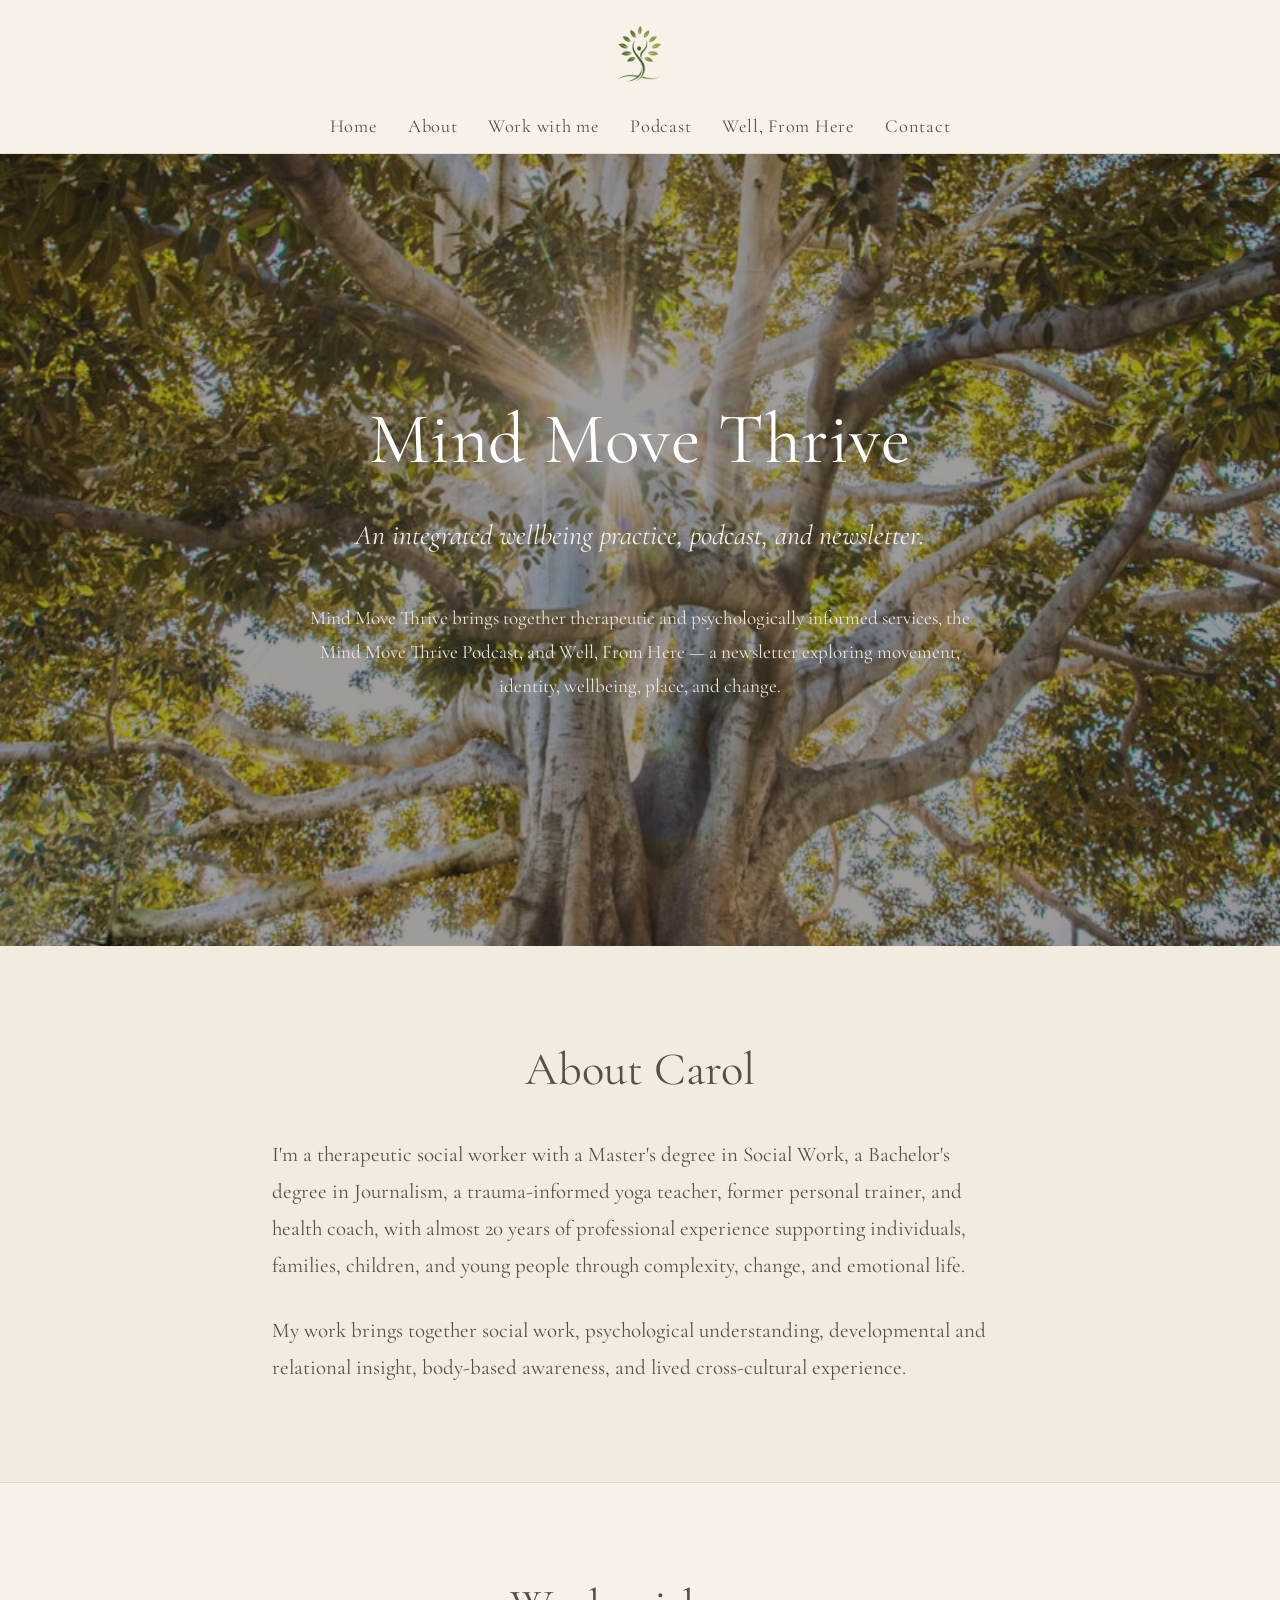
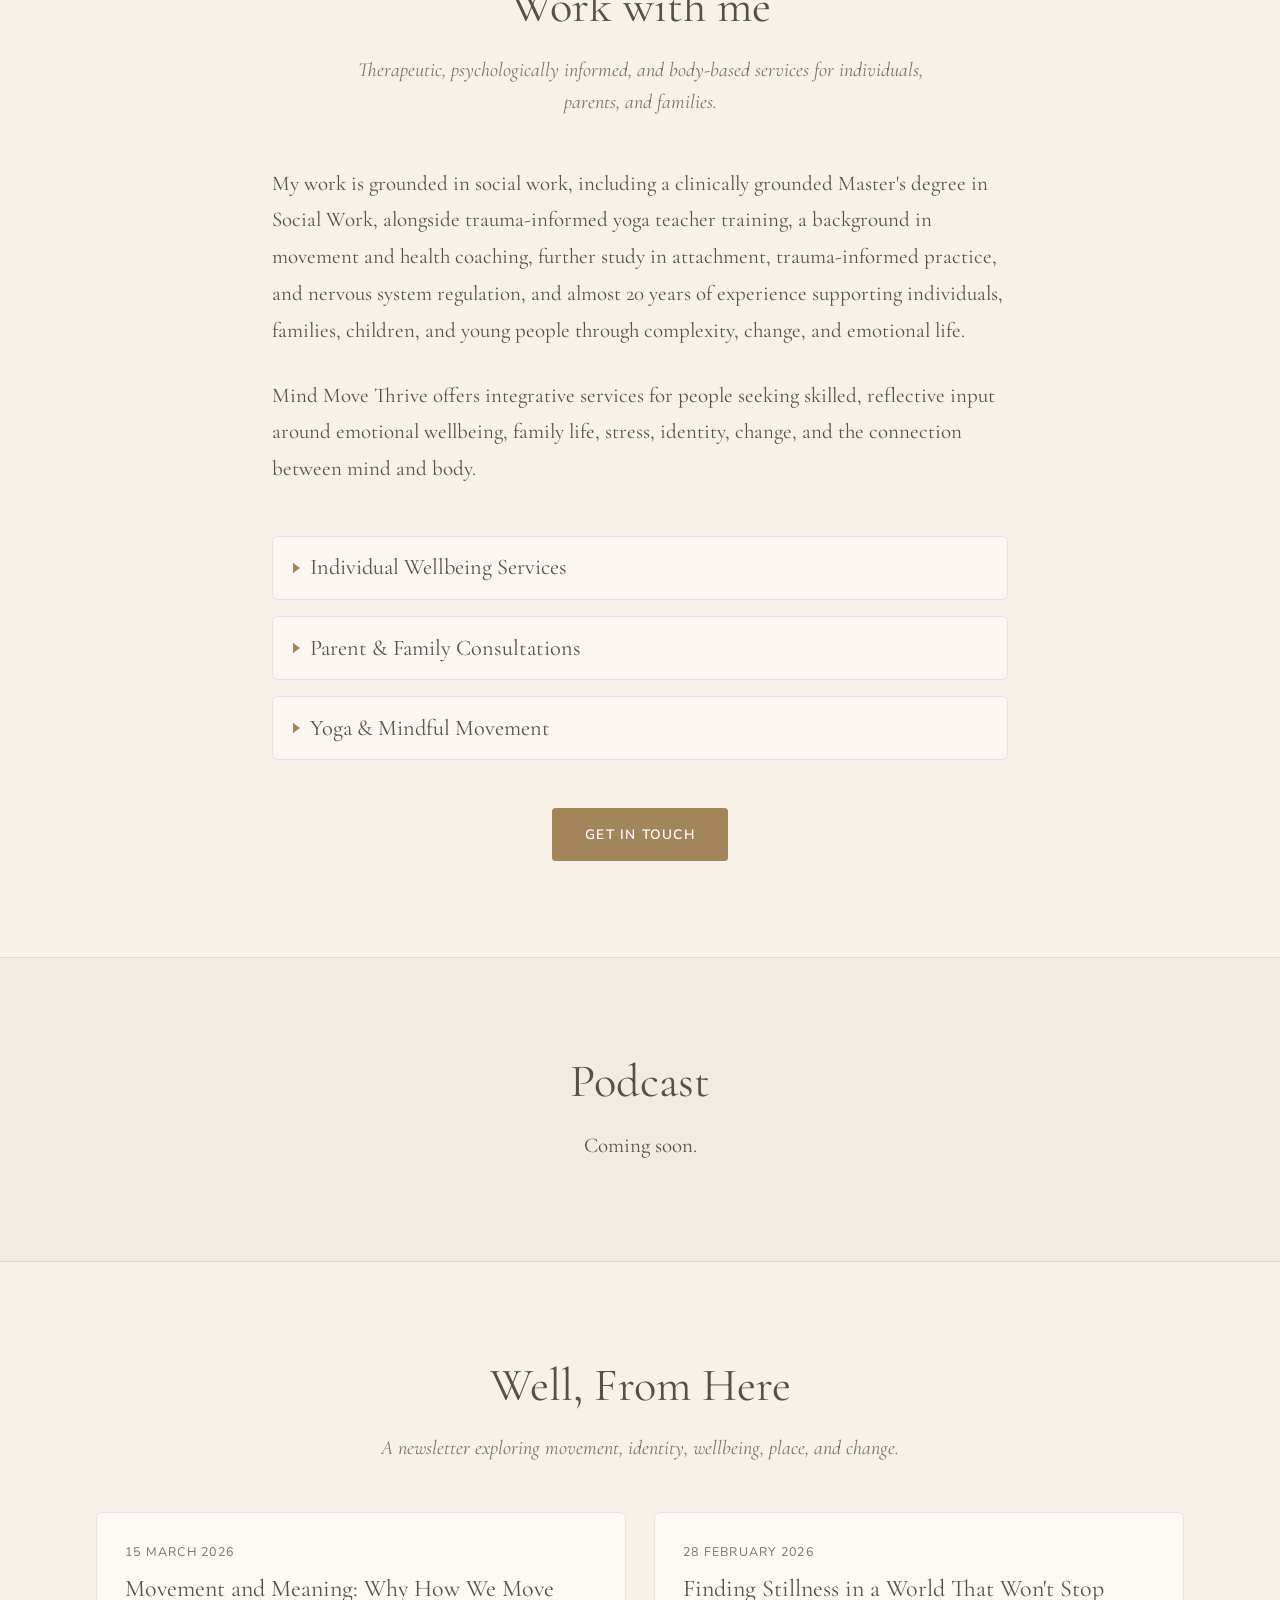
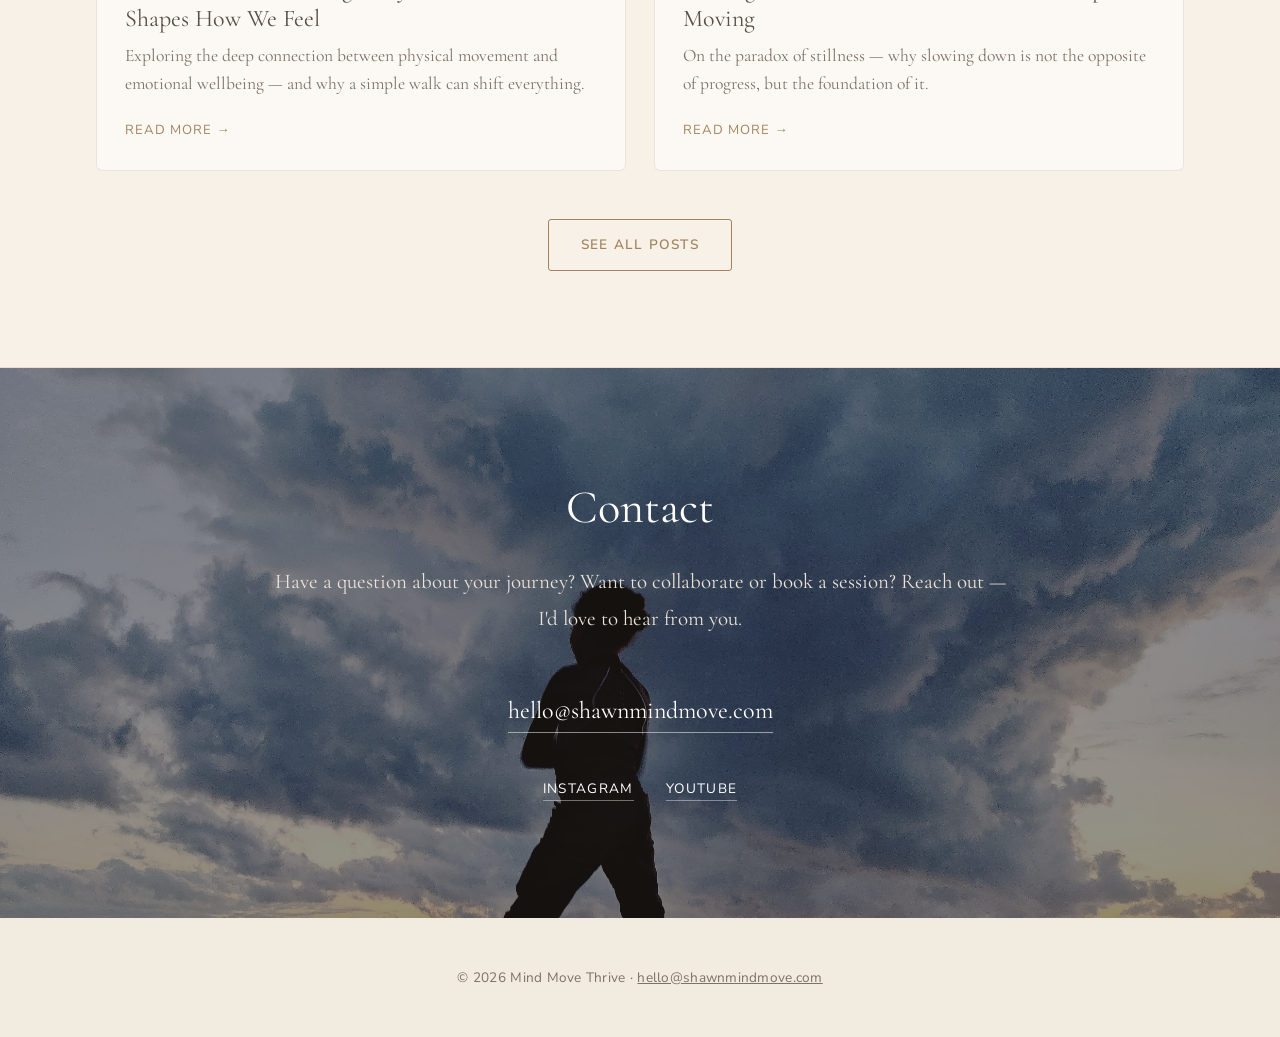
==== index.html @ 75f12040 "move html" ====
<!DOCTYPE html>
<html lang="en">
<head>
<meta charset="utf-8">
<meta name="viewport" content="width=device-width, initial-scale=1">
<title>Mind Move Thrive</title>
<meta name="description" content="An integrated wellbeing practice, podcast, and newsletter. Therapeutic, psychologically informed, and body-based services for individuals, parents, and families.">
<link rel="icon" href="media/icon.png">
<link rel="preconnect" href="https://fonts.googleapis.com">
<link rel="preconnect" href="https://fonts.gstatic.com" crossorigin>
<link rel="stylesheet" href="https://fonts.googleapis.com/css2?family=Cormorant+Garamond:ital,wght@0,300;0,400;0,500;0,600;1,300;1,400&family=Nunito+Sans:wght@300;400;600;700&display=swap">
<link rel="stylesheet" href="css/style.css">
</head>
<body>

<!-- ======================= NAVIGATION ======================= -->
<nav class="nav">
  <div class="nav__inner">
    <a class="nav__brand" href="index.html"><img src="media/logo.png" alt="Mind Move Thrive"></a>
    <ul class="nav__links">
      <li><a href="#home">Home</a></li>
      <li><a href="#about">About</a></li>
      <li><a href="#work-with-me">Work with me</a></li>
      <li><a href="#podcast">Podcast</a></li>
      <li><a href="#well-from-here">Well, From Here</a></li>
      <li><a href="#contact">Contact</a></li>
    </ul>
  </div>
</nav>

<!-- ======================= HERO ======================= -->
<section class="hero" id="home">
  <div class="hero__inner">
    <h1>Mind Move Thrive</h1>
    <p class="hero__tagline">An integrated wellbeing practice, podcast, and newsletter.</p>
    <p class="hero__lede">Mind Move Thrive brings together therapeutic and psychologically informed services, the Mind Move Thrive Podcast, and Well, From Here &mdash; a newsletter exploring movement, identity, wellbeing, place, and change.</p>
  </div>
</section>

<!-- ======================= ABOUT ======================= -->
<section class="section" id="about">
  <div class="section__inner">
    <h2 class="section__title">About Carol</h2>
    <div class="section__body">
      <p>I'm a therapeutic social worker with a Master's degree in Social Work, a Bachelor's degree in Journalism, a trauma-informed yoga teacher, former personal trainer, and health coach, with almost 20 years of professional experience supporting individuals, families, children, and young people through complexity, change, and emotional life.</p>
      <p>My work brings together social work, psychological understanding, developmental and relational insight, body-based awareness, and lived cross-cultural experience.</p>
    </div>
  </div>
</section>

<!-- ======================= WORK WITH ME ======================= -->
<section class="section" id="work-with-me">
  <div class="section__inner">
    <h2 class="section__title">Work with me</h2>
    <p class="section__subtitle">Therapeutic, psychologically informed, and body-based services for individuals, parents, and families.</p>

    <p>My work is grounded in social work, including a clinically grounded Master's degree in Social Work, alongside trauma-informed yoga teacher training, a background in movement and health coaching, further study in attachment, trauma-informed practice, and nervous system regulation, and almost 20 years of experience supporting individuals, families, children, and young people through complexity, change, and emotional life.</p>

    <p>Mind Move Thrive offers integrative services for people seeking skilled, reflective input around emotional wellbeing, family life, stress, identity, change, and the connection between mind and body.</p>

    <div class="mt-3">
      <details>
        <summary><h3>Individual Wellbeing Services</h3></summary>
        <div class="details__body">
          <p>Integrative, psychologically informed work for adults navigating stress, emotional overwhelm, identity shifts, relational difficulties, and transitions. Sessions draw on social work, developmental and relational understanding, trauma-informed practice, and body-based awareness.</p>
        </div>
      </details>

      <details>
        <summary><h3>Parent &amp; Family Consultations</h3></summary>
        <div class="details__body">
          <p>Professionally informed consultation for parents and families seeking skilled input around emotional wellbeing, attachment, regulation, relationships, behaviour, and family life. This work is shaped by child development, attachment-informed practice, trauma-informed approaches, Dyadic Developmental Practice, Theraplay, and life story work.</p>
        </div>
      </details>

      <details>
        <summary><h3>Yoga &amp; Mindful Movement</h3></summary>
        <div class="details__body">
          <p>For those who want to start with the body, these sessions offer a grounded, body-based approach to stress, nervous system regulation, and emotional wellbeing through mindful movement, breath, and awareness.</p>
        </div>
      </details>
    </div>

    <p class="center mt-3"><a class="btn" href="#contact">Get in touch</a></p>
  </div>
</section>

<!-- ======================= PODCAST ======================= -->
<section class="section" id="podcast">
  <div class="section__inner">
    <h2 class="section__title">Podcast</h2>
    <p class="center">Coming soon.</p>
  </div>
</section>

<!-- ======================= WELL, FROM HERE =======================
     To add a new post: copy posts/finding-stillness.html to a new
     file, edit it, then add a matching <article class="card"> block
     at the TOP of the list below and in posts.html.
     ============================================================== -->
<section class="section" id="well-from-here">
  <div class="section__inner section__inner--wide">
    <h2 class="section__title">Well, From Here</h2>
    <p class="section__subtitle">A newsletter exploring movement, identity, wellbeing, place, and change.</p>

    <div class="cards">
      <article class="card">
        <p class="card__date">15 March 2026</p>
        <h3 class="card__title"><a href="posts/movement-and-meaning.html">Movement and Meaning: Why How We Move Shapes How We Feel</a></h3>
        <p class="card__summary">Exploring the deep connection between physical movement and emotional wellbeing &mdash; and why a simple walk can shift everything.</p>
        <p class="card__more"><a href="posts/movement-and-meaning.html">Read more &rarr;</a></p>
      </article>

      <article class="card">
        <p class="card__date">28 February 2026</p>
        <h3 class="card__title"><a href="posts/finding-stillness.html">Finding Stillness in a World That Won't Stop Moving</a></h3>
        <p class="card__summary">On the paradox of stillness &mdash; why slowing down is not the opposite of progress, but the foundation of it.</p>
        <p class="card__more"><a href="posts/finding-stillness.html">Read more &rarr;</a></p>
      </article>
    </div>

    <p class="center mt-3"><a class="btn btn--ghost" href="posts.html">See all posts</a></p>
  </div>
</section>

<!-- ======================= CONTACT ======================= -->
<section class="contact" id="contact">
  <div class="section__inner">
    <h2>Contact</h2>
    <p>Have a question about your journey? Want to collaborate or book a session? Reach out &mdash; I'd love to hear from you.</p>
    <p><a class="contact__email" href="mailto:hello@shawnmindmove.com">hello@shawnmindmove.com</a></p>
    <ul class="social">
      <li><a href="https://instagram.com" target="_blank" rel="noopener">Instagram</a></li>
      <li><a href="https://youtube.com" target="_blank" rel="noopener">YouTube</a></li>
    </ul>
  </div>
</section>

<footer class="footer">
  <p>&copy; 2026 Mind Move Thrive &middot; <a href="mailto:hello@shawnmindmove.com">hello@shawnmindmove.com</a></p>
</footer>

</body>
</html>
---- css/style.css ----
/* ==========================================================================
   Mind Move Thrive — Oak & Stone
   Plain CSS. No build step. Edit this file directly.
   ========================================================================== */

:root {
  --primary: #a3855c;
  --primary-dark: #8a6f4a;
  --text: #594f48;
  --text-muted: #7d7169;
  --cream: #f8f1e8;
  --cream-alt: #f2ebe0;
  --rule: rgba(89, 79, 72, 0.12);
  --serif: 'Cormorant Garamond', Garamond, Georgia, 'Times New Roman', serif;
  --sans: 'Nunito Sans', -apple-system, BlinkMacSystemFont, 'Segoe UI', Helvetica, Arial, sans-serif;
  --measure: 46rem;
}

*,
*::before,
*::after {
  box-sizing: border-box;
}

html {
  scroll-behavior: smooth;
  scroll-padding-top: 5.5rem;
}

body {
  margin: 0;
  background: var(--cream);
  color: var(--text);
  font-family: var(--serif);
  font-size: 1.3125rem;
  line-height: 1.75;
  font-weight: 400;
  -webkit-font-smoothing: antialiased;
}

img {
  max-width: 100%;
  height: auto;
  display: block;
}

a {
  color: var(--primary);
  text-decoration: none;
  transition: color 0.2s ease;
}

a:hover {
  color: var(--text);
}

h1,
h2,
h3,
h4 {
  font-family: var(--serif);
  font-weight: 400;
  color: var(--text);
  line-height: 1.2;
  margin: 0 0 0.6em;
}

h1 { font-size: clamp(2.75rem, 7vw, 4.5rem); letter-spacing: 0.01em; }
h2 { font-size: clamp(2rem, 4.5vw, 2.9rem); }
h3 { font-size: 1.5rem; }

p { margin: 0 0 1.35em; }
p:last-child { margin-bottom: 0; }

/* --------------------------------------------------------------------------
   Navigation
   -------------------------------------------------------------------------- */

.nav {
  position: sticky;
  top: 0;
  z-index: 100;
  background: var(--cream);
  border-bottom: 1px solid var(--rule);
}

.nav__inner {
  max-width: 68rem;
  margin: 0 auto;
  padding: 0.5rem 1.5rem;
  display: flex;
  flex-direction: column;
  align-items: center;
  gap: 0.25rem;
}

.nav__brand {
  display: inline-block;
  line-height: 0;
}

.nav__brand img {
  max-height: 96px;
  width: auto;
}

.nav__links {
  list-style: none;
  margin: 0;
  padding: 0;
  display: flex;
  flex-wrap: wrap;
  justify-content: center;
  gap: 0.35rem 1.9rem;
}

.nav__links a {
  font-family: var(--serif);
  font-size: 1.15rem;
  letter-spacing: 0.04em;
  color: var(--text);
  padding: 0.35rem 0;
  border-bottom: 1px solid transparent;
}

.nav__links a:hover,
.nav__links a.is-active {
  color: var(--primary);
  border-bottom-color: var(--primary);
}

/* --------------------------------------------------------------------------
   Sections
   -------------------------------------------------------------------------- */

.section {
  padding: 6rem 1.5rem;
  border-bottom: 1px solid var(--rule);
}

.section:nth-of-type(odd) { background: var(--cream); }
.section:nth-of-type(even) { background: var(--cream-alt); }

.section__inner {
  max-width: var(--measure);
  margin: 0 auto;
}

.section__inner--wide { max-width: 68rem; }

.section__title {
  text-align: center;
  margin-bottom: 0.4em;
}

.section__subtitle {
  text-align: center;
  font-size: 1.25rem;
  font-style: italic;
  color: var(--text-muted);
  max-width: 38rem;
  margin: 0 auto 3rem;
  line-height: 1.6;
}

.section__title + .section__body { margin-top: 2.5rem; }

/* --------------------------------------------------------------------------
   Hero
   -------------------------------------------------------------------------- */

.hero {
  position: relative;
  min-height: 88vh;
  display: flex;
  align-items: center;
  justify-content: center;
  padding: 7rem 1.5rem;
  text-align: center;
  color: #fff;
  background-color: var(--text);
  background-image: url('../media/cover-image.jpg');
  background-size: cover;
  background-position: center;
  border-bottom: none;
}

.hero::before {
  content: '';
  position: absolute;
  inset: 0;
  background: rgba(40, 34, 30, 0.45);
}

.hero__inner {
  position: relative;
  max-width: 44rem;
}

.hero h1 {
  color: #fff;
  margin-bottom: 0.4em;
}

.hero__tagline {
  font-size: clamp(1.3rem, 2.6vw, 1.75rem);
  font-style: italic;
  color: #f4ece2;
  margin-bottom: 1.5em;
}

.hero__lede {
  font-size: 1.2rem;
  color: #ece3d8;
  line-height: 1.75;
}

/* --------------------------------------------------------------------------
   Collapsible service panels
   -------------------------------------------------------------------------- */

details {
  margin-bottom: 1rem;
  border: 1px solid var(--rule);
  border-radius: 6px;
  padding: 0.85rem 1.25rem;
  background: rgba(255, 255, 255, 0.4);
  transition: background-color 0.2s ease;
}

details[open] { background: rgba(255, 255, 255, 0.75); }

details summary {
  cursor: pointer;
  list-style: none;
  padding: 0.25rem 0;
  display: flex;
  align-items: center;
  gap: 0.6rem;
}

details summary::-webkit-details-marker { display: none; }

details summary::before {
  content: '';
  flex: none;
  width: 0;
  height: 0;
  border-left: 7px solid var(--primary);
  border-top: 5px solid transparent;
  border-bottom: 5px solid transparent;
  transition: transform 0.2s ease;
}

details[open] summary::before { transform: rotate(90deg); }

details summary h3 { margin: 0; font-size: 1.4rem; }

details .details__body { padding: 0.5rem 0 0.25rem 1.3rem; }

/* --------------------------------------------------------------------------
   Post cards
   -------------------------------------------------------------------------- */

.cards {
  display: grid;
  grid-template-columns: repeat(auto-fit, minmax(17rem, 1fr));
  gap: 1.75rem;
}

.card {
  background: rgba(255, 255, 255, 0.55);
  border: 1px solid var(--rule);
  border-radius: 6px;
  padding: 1.75rem;
  display: flex;
  flex-direction: column;
  transition: transform 0.2s ease, box-shadow 0.2s ease;
}

.card:hover {
  transform: translateY(-2px);
  box-shadow: 0 6px 22px rgba(89, 79, 72, 0.09);
}

.card__date {
  font-family: var(--sans);
  font-size: 0.78rem;
  letter-spacing: 0.1em;
  text-transform: uppercase;
  color: var(--text-muted);
  margin-bottom: 0.7rem;
}

.card__title {
  font-size: 1.5rem;
  margin-bottom: 0.5rem;
  line-height: 1.25;
}

.card__title a { color: var(--text); }
.card__title a:hover { color: var(--primary); }

.card__summary {
  font-size: 1.1rem;
  color: var(--text-muted);
  line-height: 1.6;
  margin-bottom: 1.25rem;
  flex: 1;
}

.card__more {
  font-family: var(--sans);
  font-size: 0.82rem;
  letter-spacing: 0.08em;
  text-transform: uppercase;
}

.center { text-align: center; }
.mt-3 { margin-top: 3rem; }

/* --------------------------------------------------------------------------
   Buttons
   -------------------------------------------------------------------------- */

.btn {
  display: inline-block;
  font-family: var(--sans);
  font-size: 0.85rem;
  font-weight: 600;
  letter-spacing: 0.09em;
  text-transform: uppercase;
  padding: 0.85rem 2rem;
  border-radius: 3px;
  background: var(--primary);
  color: #fff;
  border: 1px solid var(--primary);
  transition: background-color 0.2s ease, border-color 0.2s ease;
}

.btn:hover {
  background: var(--text);
  border-color: var(--text);
  color: #fff;
}

.btn--ghost {
  background: transparent;
  color: var(--primary);
}

.btn--ghost:hover {
  background: var(--primary);
  border-color: var(--primary);
  color: #fff;
}

/* --------------------------------------------------------------------------
   Contact
   -------------------------------------------------------------------------- */

.contact {
  position: relative;
  padding: 7rem 1.5rem;
  color: #fff;
  background-color: var(--text);
  background-image: url('../media/IMG_20220528_212503.jpg');
  background-size: cover;
  background-position: center;
  text-align: center;
  border-bottom: none;
}

.contact::before {
  content: '';
  position: absolute;
  inset: 0;
  background: rgba(40, 34, 30, 0.5);
}

.contact .section__inner { position: relative; }
.contact h2 { color: #fff; }
.contact p { color: #ece3d8; }

.contact__email {
  display: inline-block;
  margin-top: 1.5rem;
  font-size: 1.5rem;
  color: #fff;
  border-bottom: 1px solid rgba(255, 255, 255, 0.5);
}

.contact__email:hover {
  color: #fff;
  border-bottom-color: #fff;
}

.social {
  list-style: none;
  margin: 2.25rem 0 0;
  padding: 0;
  display: flex;
  justify-content: center;
  gap: 2rem;
}

.social a {
  font-family: var(--sans);
  font-size: 0.85rem;
  letter-spacing: 0.1em;
  text-transform: uppercase;
  color: #fff;
  border-bottom: 1px solid rgba(255, 255, 255, 0.4);
  padding-bottom: 2px;
}

.social a:hover { border-bottom-color: #fff; }

/* --------------------------------------------------------------------------
   Article pages
   -------------------------------------------------------------------------- */

.article {
  max-width: 42rem;
  margin: 0 auto;
  padding: 5rem 1.5rem 6rem;
}

.article__back {
  font-family: var(--sans);
  font-size: 0.82rem;
  letter-spacing: 0.08em;
  text-transform: uppercase;
  display: inline-block;
  margin-bottom: 2.5rem;
}

.article__date {
  font-family: var(--sans);
  font-size: 0.8rem;
  letter-spacing: 0.1em;
  text-transform: uppercase;
  color: var(--text-muted);
  margin-bottom: 0.9rem;
}

.article h1 {
  font-size: clamp(2.1rem, 4.5vw, 3rem);
  margin-bottom: 0.5em;
}

.article__lede {
  font-size: 1.3rem;
  font-style: italic;
  color: var(--text-muted);
  padding-bottom: 2rem;
  margin-bottom: 2.5rem;
  border-bottom: 1px solid var(--rule);
  line-height: 1.6;
}

.article__body p { font-size: 1.32rem; }

/* --------------------------------------------------------------------------
   Footer
   -------------------------------------------------------------------------- */

.footer {
  background: var(--cream-alt);
  padding: 3rem 1.5rem;
  text-align: center;
  font-family: var(--sans);
  font-size: 0.85rem;
  color: var(--text-muted);
  letter-spacing: 0.02em;
}

.footer a { color: var(--text-muted); text-decoration: underline; }
.footer a:hover { color: var(--primary); }

/* --------------------------------------------------------------------------
   Small screens
   -------------------------------------------------------------------------- */

@media (max-width: 767px) {
  body { font-size: 1.2rem; }
  .section { padding: 4rem 1.25rem; }
  .nav__brand img { max-height: 64px; }
  .nav__links { gap: 0.25rem 1.1rem; }
  .nav__links a { font-size: 1.05rem; }
  .hero { min-height: 78vh; padding: 5rem 1.25rem; }
  .article { padding: 3rem 1.25rem 4rem; }
}

@media (prefers-reduced-motion: reduce) {
  html { scroll-behavior: auto; }
  * { transition: none !important; }
}
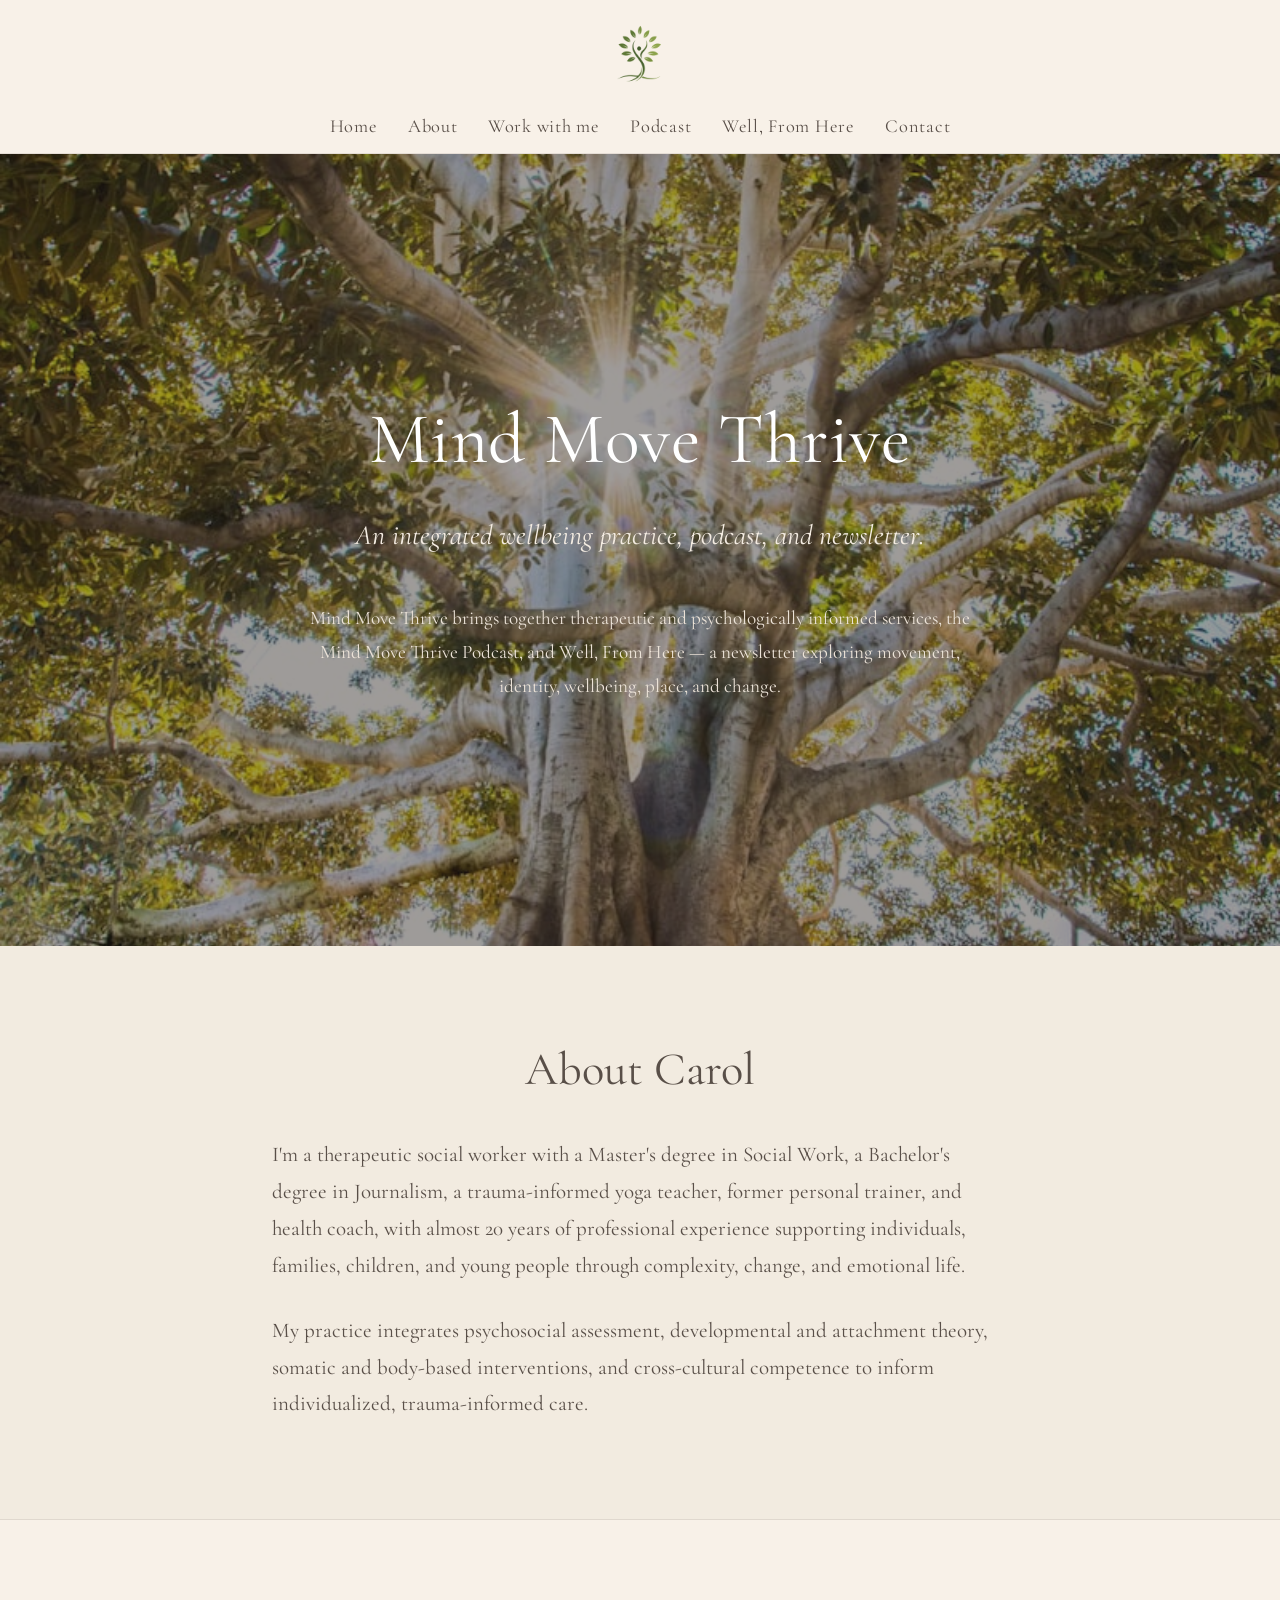
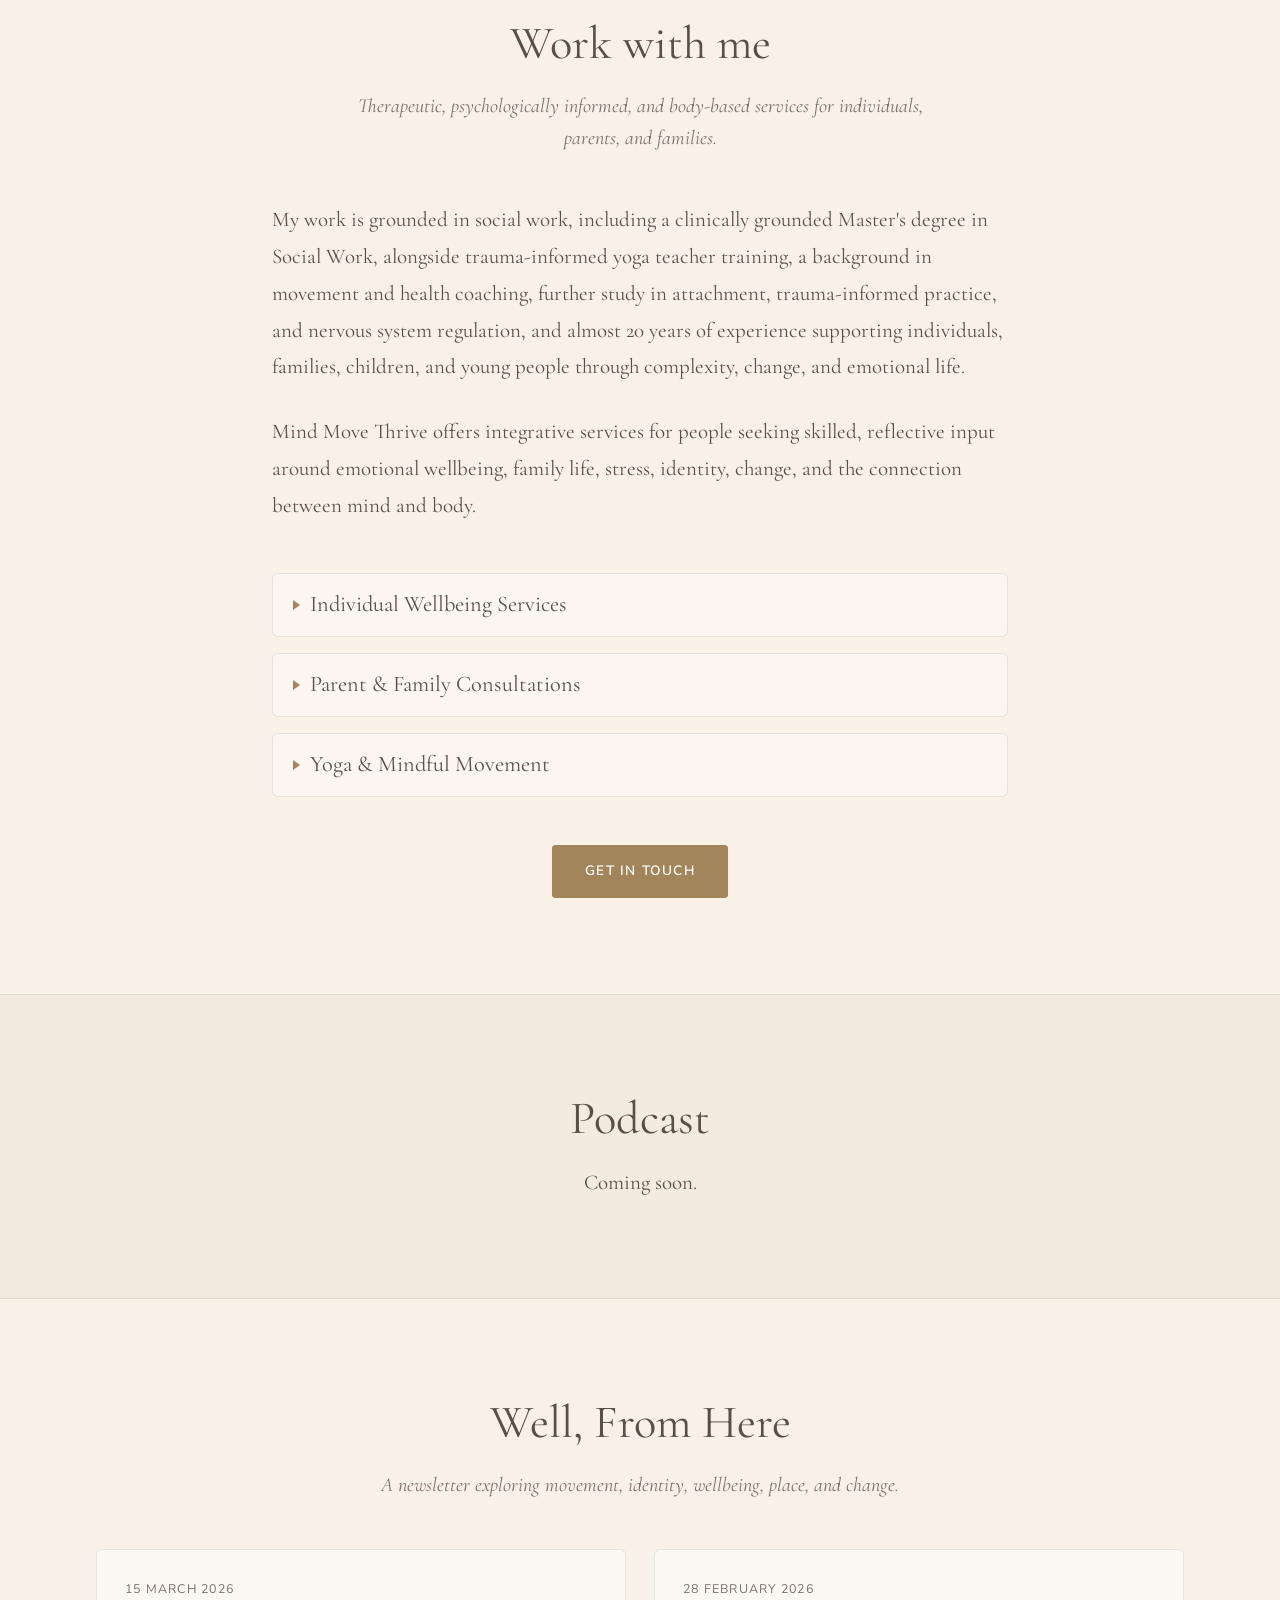
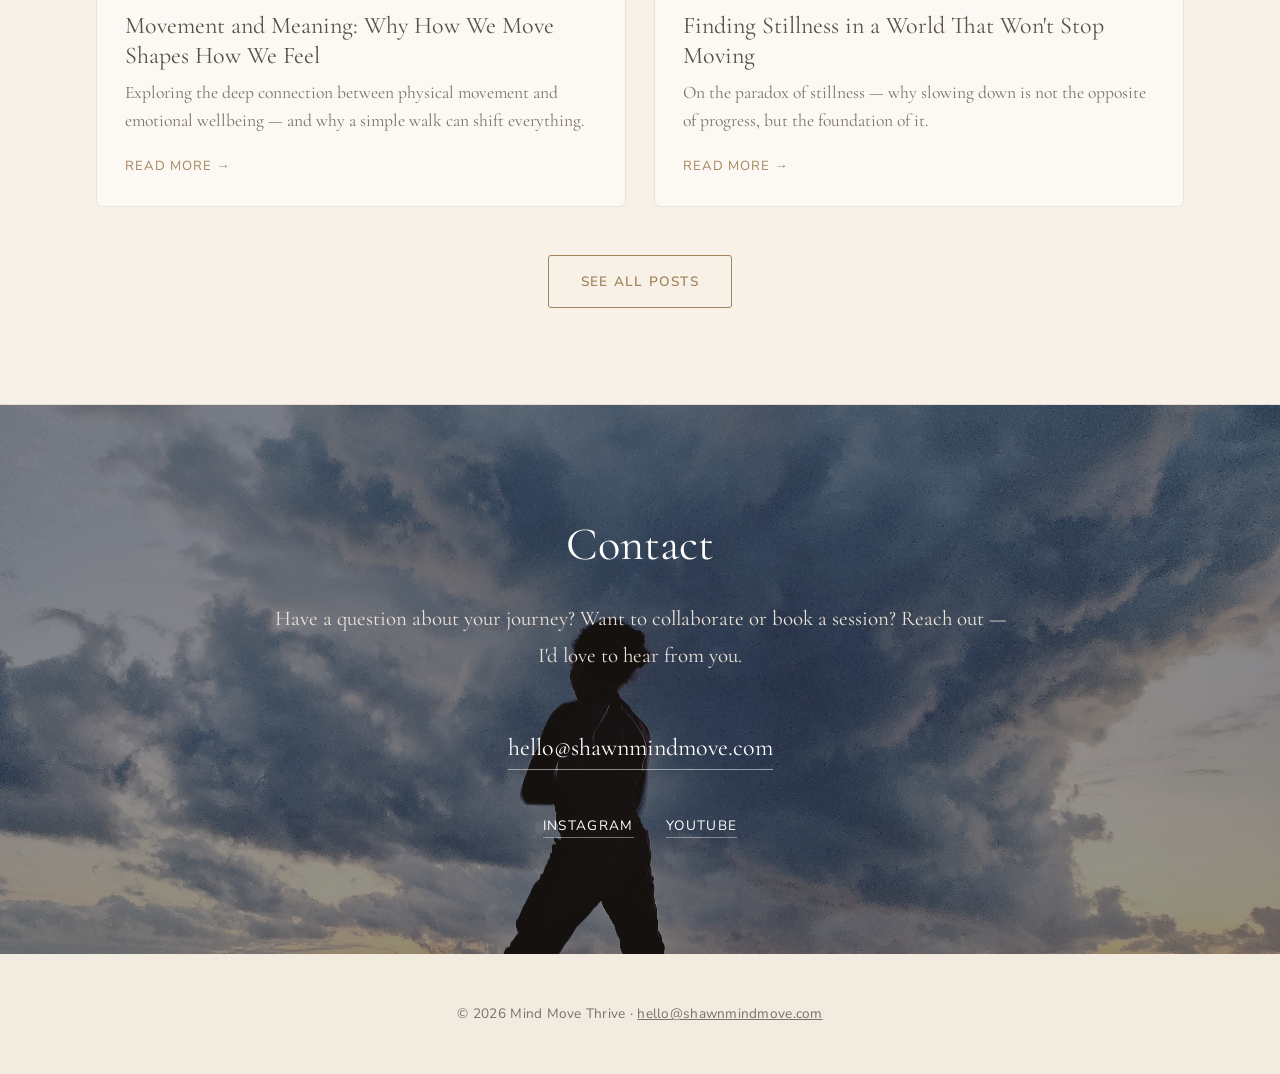
==== commit 842a982d: "The first little change" ====
--- a/index.html
+++ b/index.html
@@ -43,7 +43,7 @@
     <h2 class="section__title">About Carol</h2>
     <div class="section__body">
       <p>I'm a therapeutic social worker with a Master's degree in Social Work, a Bachelor's degree in Journalism, a trauma-informed yoga teacher, former personal trainer, and health coach, with almost 20 years of professional experience supporting individuals, families, children, and young people through complexity, change, and emotional life.</p>
-      <p>My work brings together social work, psychological understanding, developmental and relational insight, body-based awareness, and lived cross-cultural experience.</p>
+      <p>My practice integrates psychosocial assessment, developmental and attachment theory, somatic and body-based interventions, and cross-cultural competence to inform individualized, trauma-informed care.</p>
     </div>
   </div>
 </section>
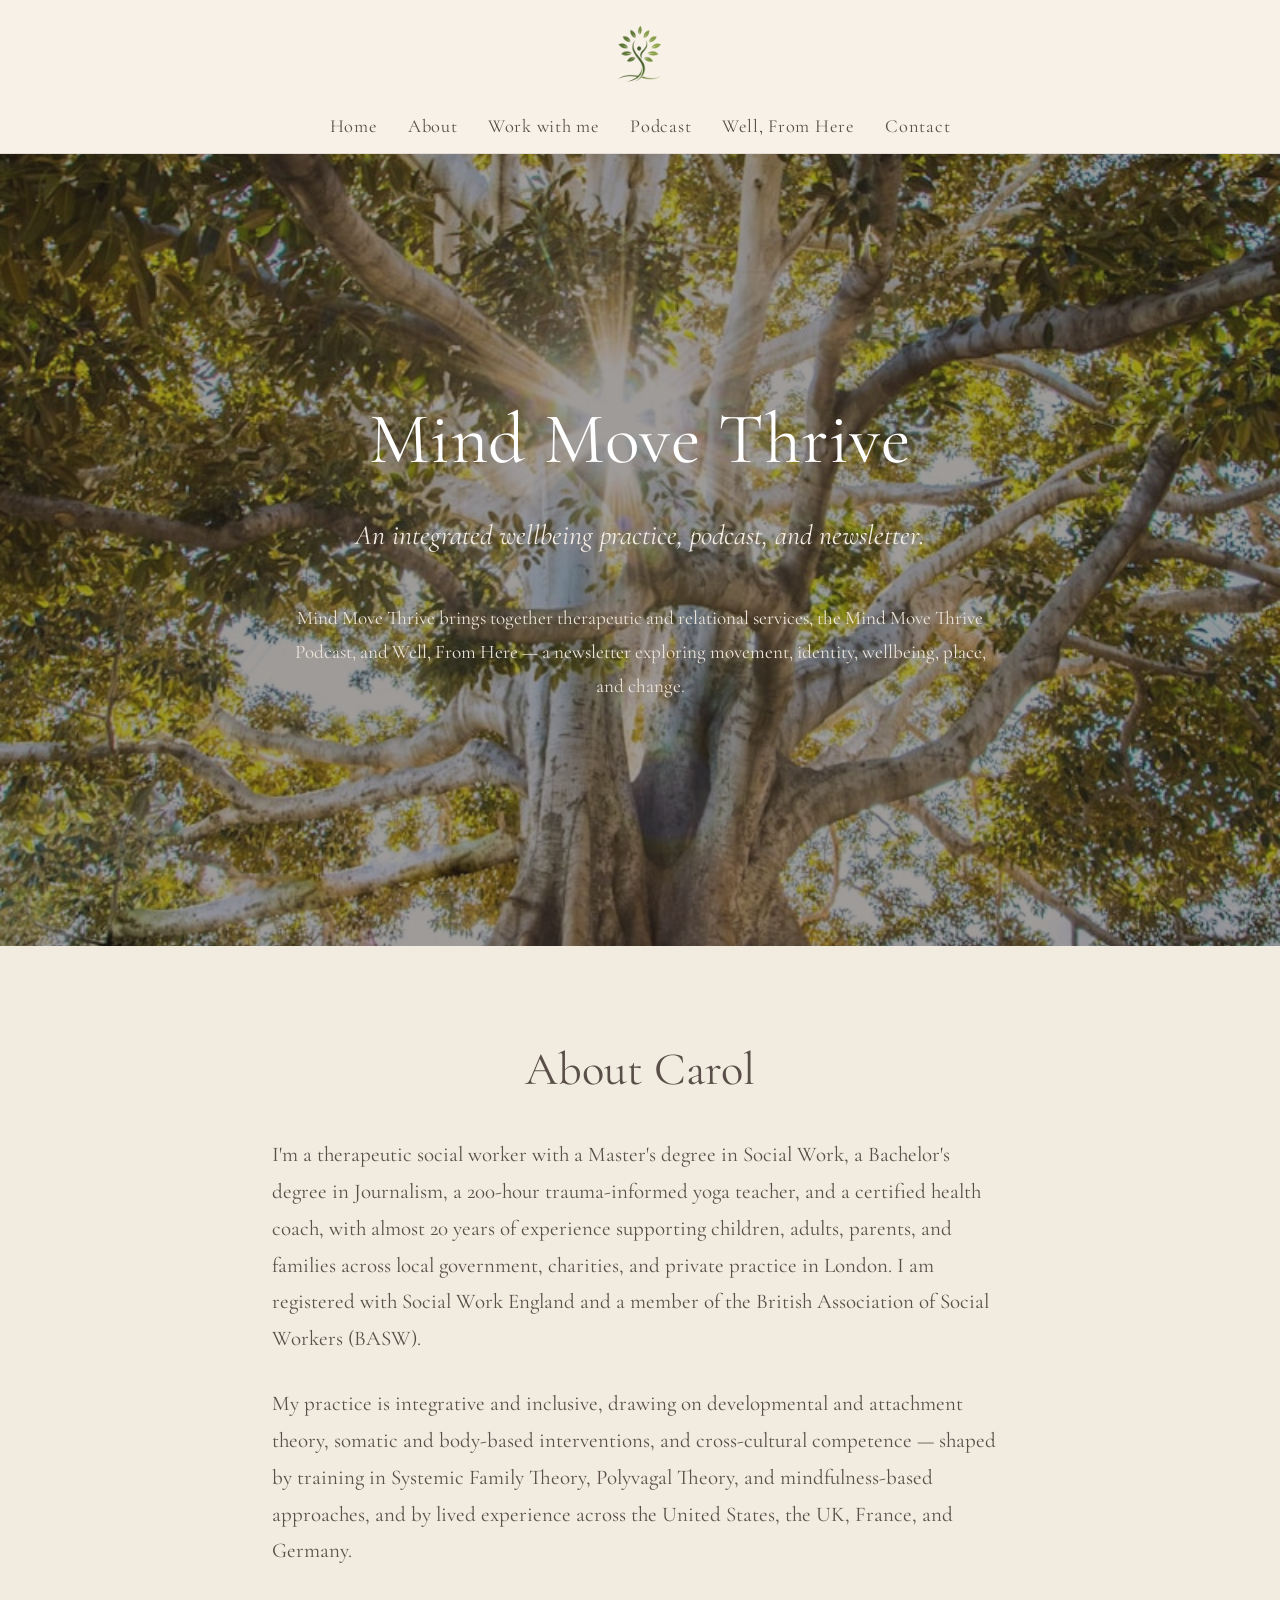
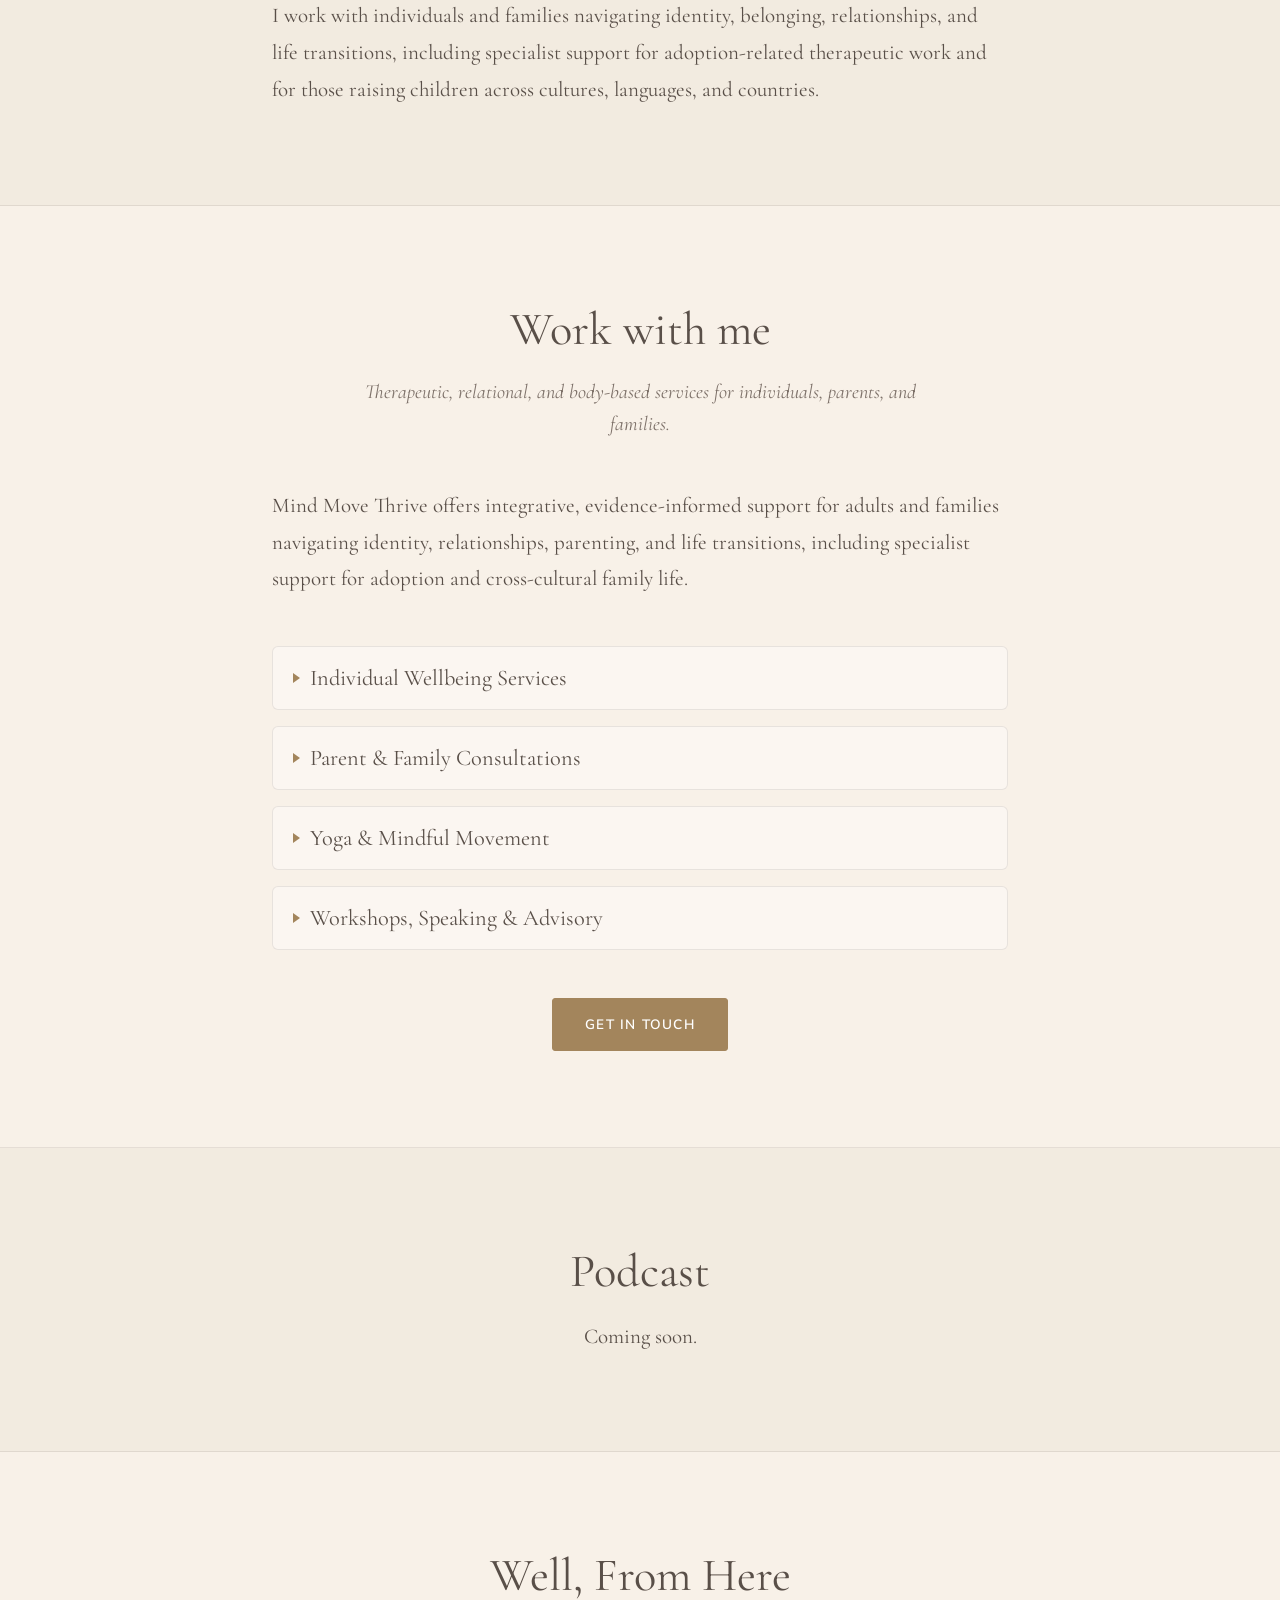
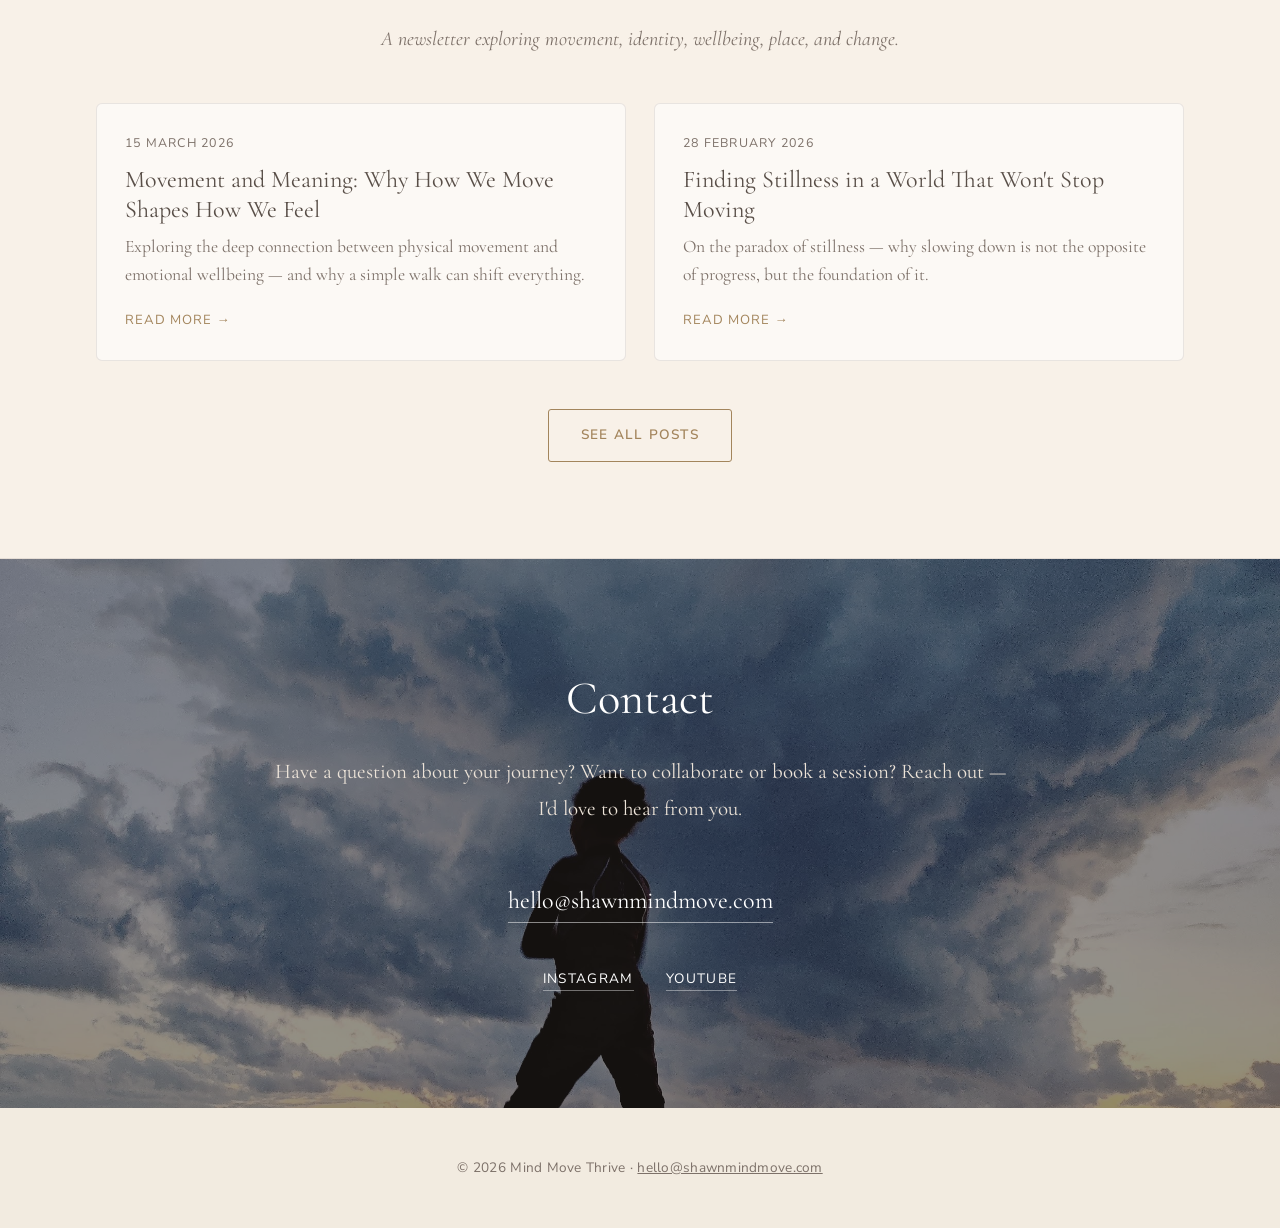
==== commit d3b84f94: "latest" ====
--- a/index.html
+++ b/index.html
@@ -4,7 +4,7 @@
 <meta charset="utf-8">
 <meta name="viewport" content="width=device-width, initial-scale=1">
 <title>Mind Move Thrive</title>
-<meta name="description" content="An integrated wellbeing practice, podcast, and newsletter. Therapeutic, psychologically informed, and body-based services for individuals, parents, and families.">
+<meta name="description" content="An integrated wellbeing practice, podcast, and newsletter. Therapeutic, relational, and body-based services for individuals, parents, and families.">
 <link rel="icon" href="media/icon.png">
 <link rel="preconnect" href="https://fonts.googleapis.com">
 <link rel="preconnect" href="https://fonts.gstatic.com" crossorigin>
@@ -33,7 +33,7 @@
   <div class="hero__inner">
     <h1>Mind Move Thrive</h1>
     <p class="hero__tagline">An integrated wellbeing practice, podcast, and newsletter.</p>
-    <p class="hero__lede">Mind Move Thrive brings together therapeutic and psychologically informed services, the Mind Move Thrive Podcast, and Well, From Here &mdash; a newsletter exploring movement, identity, wellbeing, place, and change.</p>
+    <p class="hero__lede">Mind Move Thrive brings together therapeutic and relational services, the Mind Move Thrive Podcast, and Well, From Here &mdash; a newsletter exploring movement, identity, wellbeing, place, and change.</p>
   </div>
 </section>
 
@@ -42,8 +42,9 @@
   <div class="section__inner">
     <h2 class="section__title">About Carol</h2>
     <div class="section__body">
-      <p>I'm a therapeutic social worker with a Master's degree in Social Work, a Bachelor's degree in Journalism, a trauma-informed yoga teacher, former personal trainer, and health coach, with almost 20 years of professional experience supporting individuals, families, children, and young people through complexity, change, and emotional life.</p>
-      <p>My practice integrates psychosocial assessment, developmental and attachment theory, somatic and body-based interventions, and cross-cultural competence to inform individualized, trauma-informed care.</p>
+      <p>I'm a therapeutic social worker with a Master's degree in Social Work, a Bachelor's degree in Journalism, a 200-hour trauma-informed yoga teacher, and a certified health coach, with almost 20 years of experience supporting children, adults, parents, and families across local government, charities, and private practice in London. I am registered with Social Work England and a member of the British Association of Social Workers (BASW).</p>
+      <p>My practice is integrative and inclusive, drawing on developmental and attachment theory, somatic and body-based interventions, and cross-cultural competence — shaped by training in Systemic Family Theory, Polyvagal Theory, and mindfulness-based approaches, and by lived experience across the United States, the UK, France, and Germany.</p>
+      <p>I work with individuals and families navigating identity, belonging, relationships, and life transitions, including specialist support for adoption-related therapeutic work and for those raising children across cultures, languages, and countries.</p>
     </div>
   </div>
 </section>
@@ -52,31 +53,46 @@
 <section class="section" id="work-with-me">
   <div class="section__inner">
     <h2 class="section__title">Work with me</h2>
-    <p class="section__subtitle">Therapeutic, psychologically informed, and body-based services for individuals, parents, and families.</p>
+    <p class="section__subtitle">Therapeutic, relational, and body-based services for individuals, parents, and families.</p>
 
-    <p>My work is grounded in social work, including a clinically grounded Master's degree in Social Work, alongside trauma-informed yoga teacher training, a background in movement and health coaching, further study in attachment, trauma-informed practice, and nervous system regulation, and almost 20 years of experience supporting individuals, families, children, and young people through complexity, change, and emotional life.</p>
-
-    <p>Mind Move Thrive offers integrative services for people seeking skilled, reflective input around emotional wellbeing, family life, stress, identity, change, and the connection between mind and body.</p>
+    <p>Mind Move Thrive offers integrative, evidence-informed support for adults and families navigating identity, relationships, parenting, and life transitions, including specialist support for adoption and cross-cultural family life.</p>
 
     <div class="mt-3">
       <details>
         <summary><h3>Individual Wellbeing Services</h3></summary>
         <div class="details__body">
-          <p>Integrative, psychologically informed work for adults navigating stress, emotional overwhelm, identity shifts, relational difficulties, and transitions. Sessions draw on social work, developmental and relational understanding, trauma-informed practice, and body-based awareness.</p>
+          <p>Integrative, relational support for adults navigating stress, identity shifts, relationship patterns, grief, and life transitions &mdash; drawing on developmental and attachment theory, trauma-informed practice, and body-based awareness.</p>
+          <p>This support can be especially meaningful when life has pulled you away from what matters most, when old expectations no longer fit, or when you're holding both loss and possibility at once &mdash; relevant across life stages including adolescence, early adulthood, midlife, retirement, and reinvention.</p>
+          <ul>
+            <li>Renewal and reinvention</li>
+            <li>Emotional regulation and self-trust</li>
+            <li>Home, belonging, and identity across cultures</li>
+            <li>Boundaries in relationships</li>
+            <li>Pressure and perfectionism</li>
+            <li>Loss and life adjustments</li>
+            <li>Reconnecting with your body, needs, and inner clarity</li>
+          </ul>
         </div>
       </details>
 
       <details>
         <summary><h3>Parent &amp; Family Consultations</h3></summary>
         <div class="details__body">
-          <p>Professionally informed consultation for parents and families seeking skilled input around emotional wellbeing, attachment, regulation, relationships, behaviour, and family life. This work is shaped by child development, attachment-informed practice, trauma-informed approaches, Dyadic Developmental Practice, Theraplay, and life story work.</p>
+          <p>Consultation for parents and families on attachment, regulation, behaviour, and family life, shaped by training in child development, Dyadic Developmental Practice, Theraplay, and life story work &mdash; including specialist support for adoptive families and cross-cultural parenting.</p>
         </div>
       </details>
 
       <details>
         <summary><h3>Yoga &amp; Mindful Movement</h3></summary>
         <div class="details__body">
-          <p>For those who want to start with the body, these sessions offer a grounded, body-based approach to stress, nervous system regulation, and emotional wellbeing through mindful movement, breath, and awareness.</p>
+          <p>For those who want to start with the body: trauma-informed yoga, mindful movement, and breathwork to support nervous system regulation, stress management, and a steadier relationship with the body.</p>
+        </div>
+      </details>
+
+      <details>
+        <summary><h3>Workshops, Speaking &amp; Advisory</h3></summary>
+        <div class="details__body">
+          <p>Workshops, talks, and consultancy for schools and organisations on emotional wellbeing, parenting, attachment, nervous system regulation, and cross-cultural life &mdash; available on request.</p>
         </div>
       </details>
     </div>
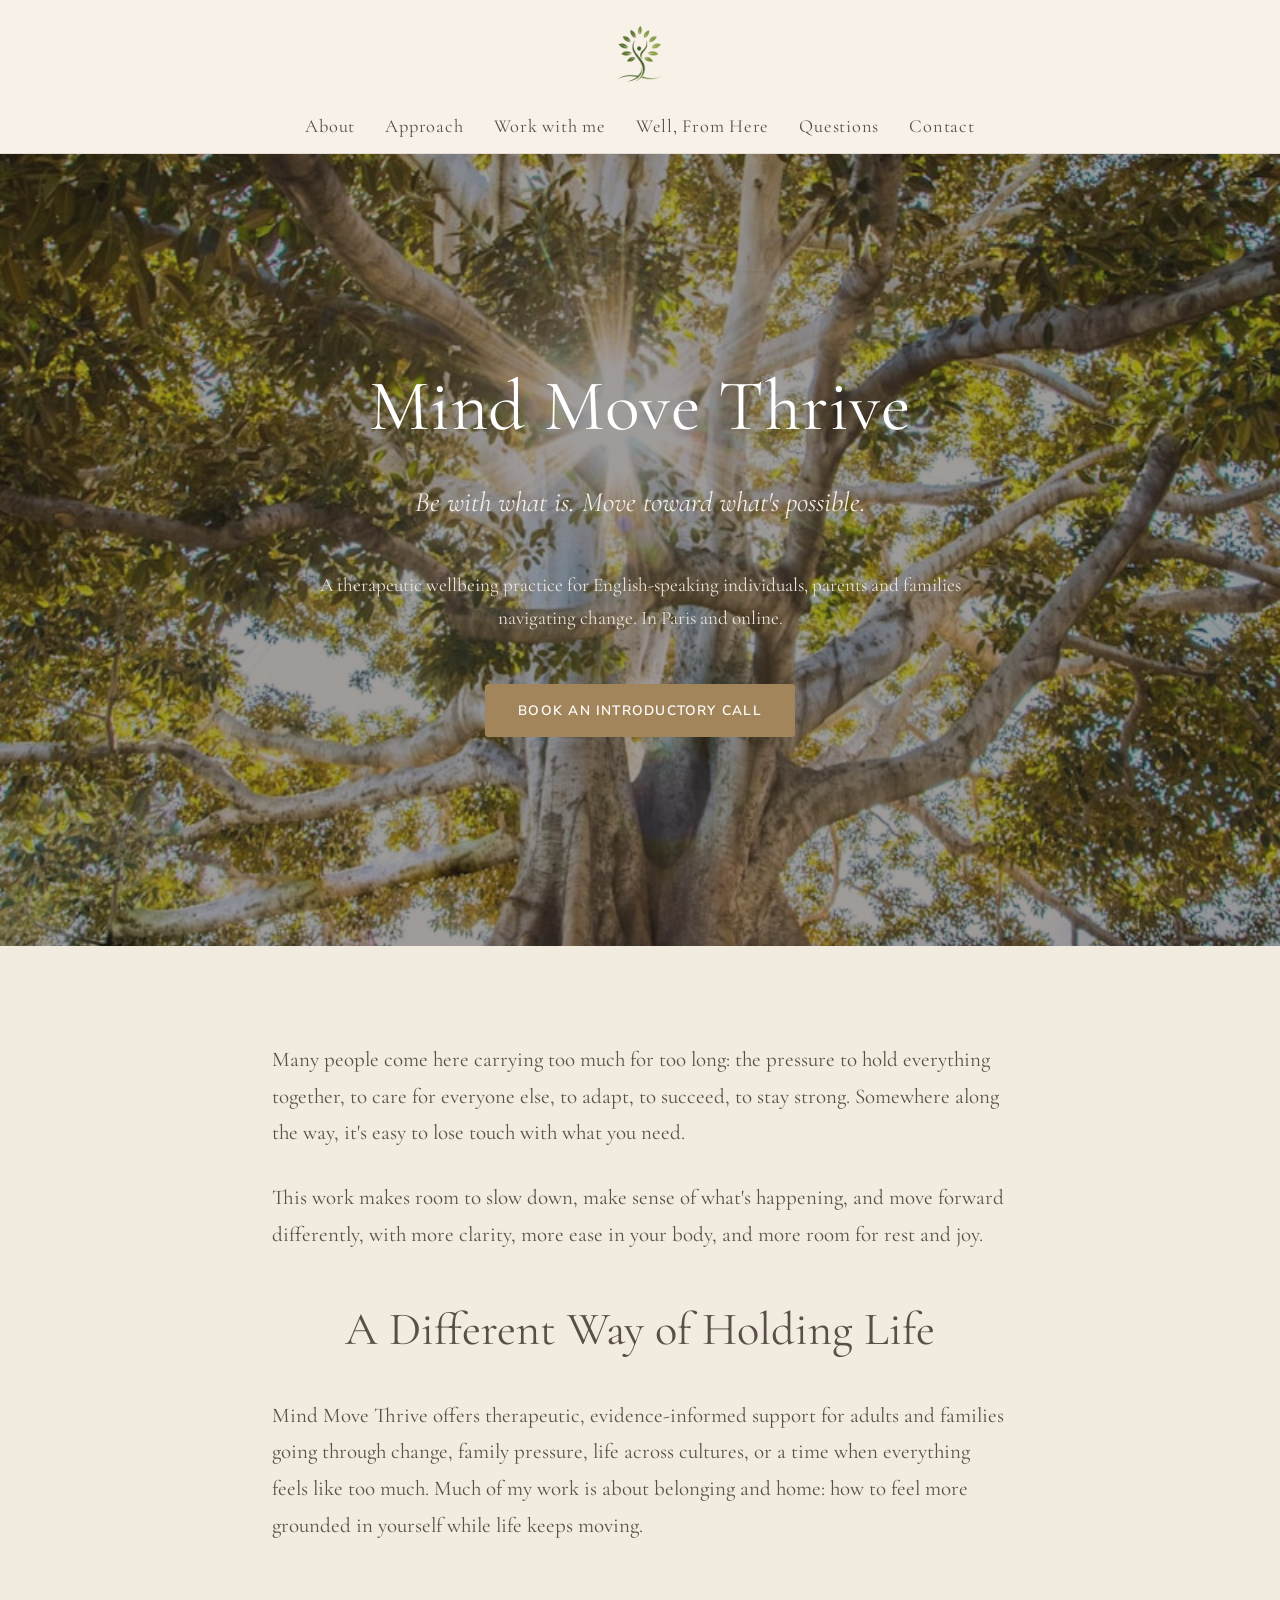
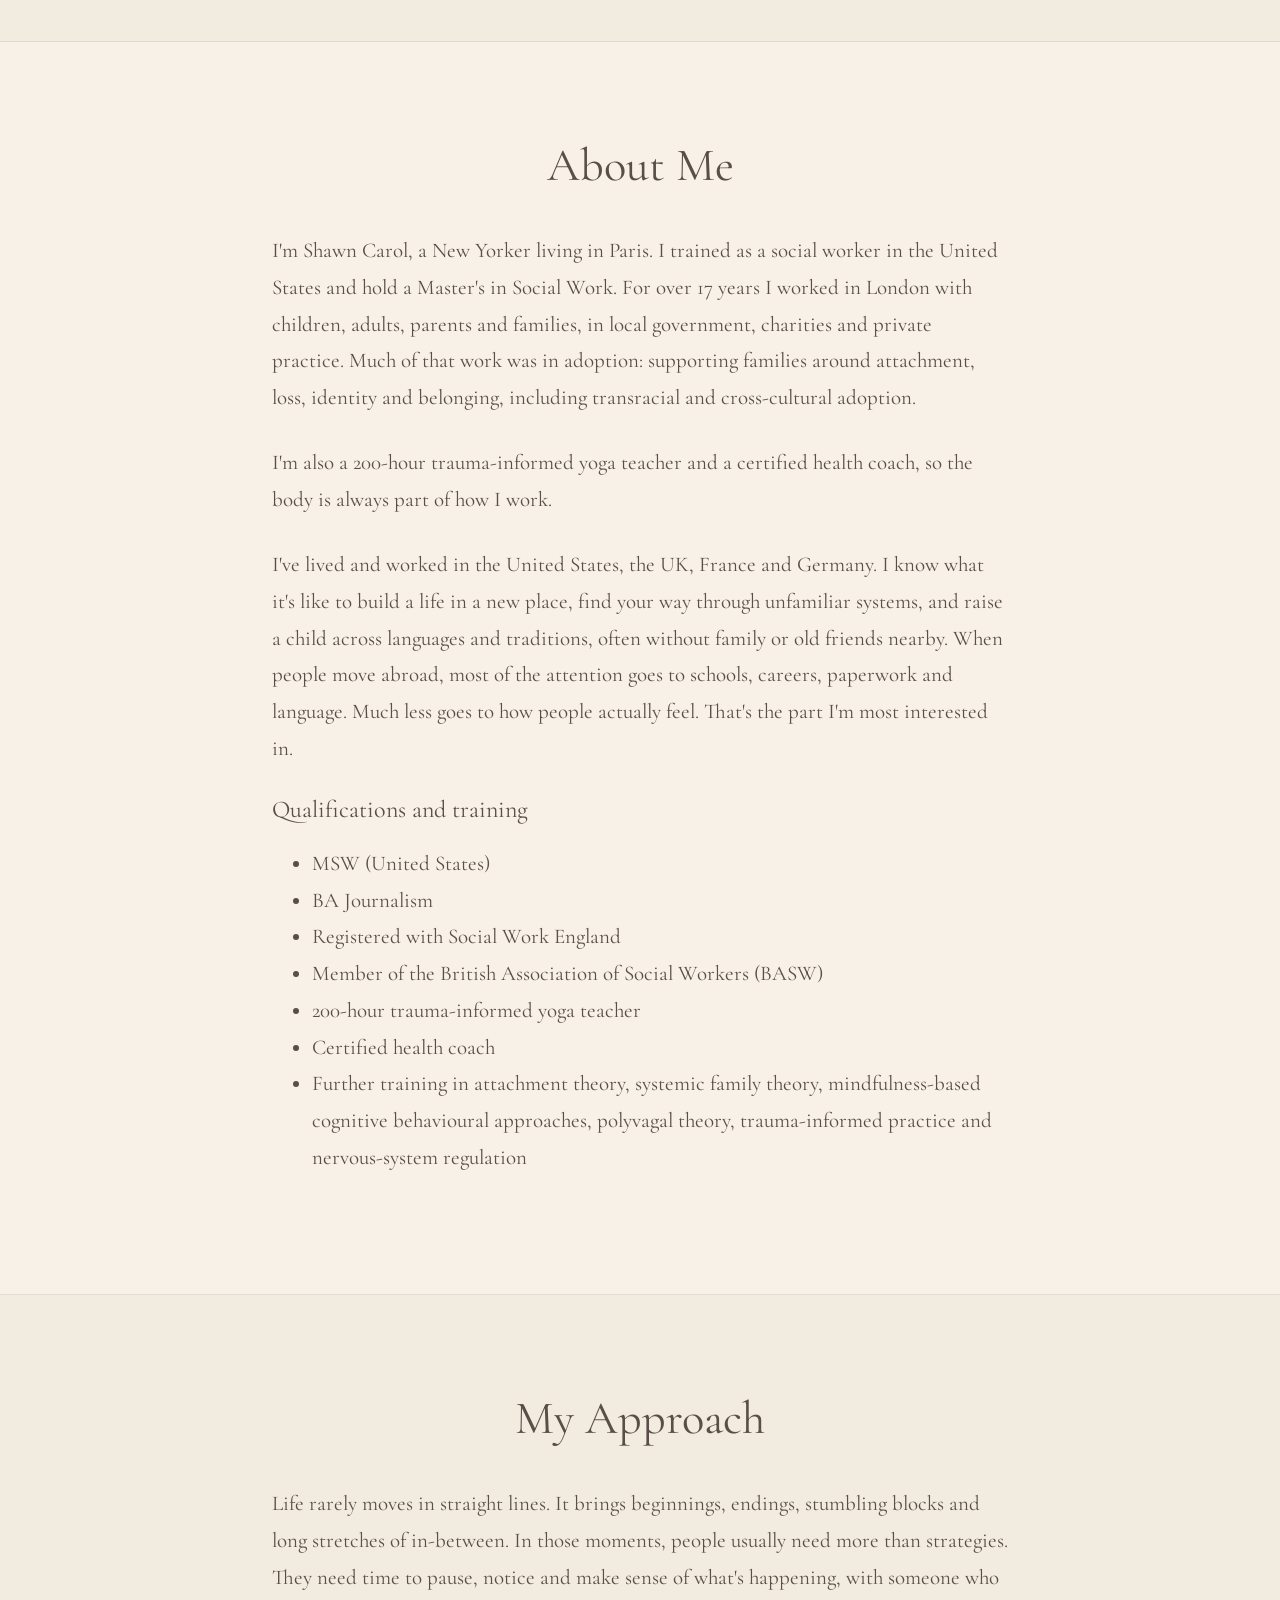
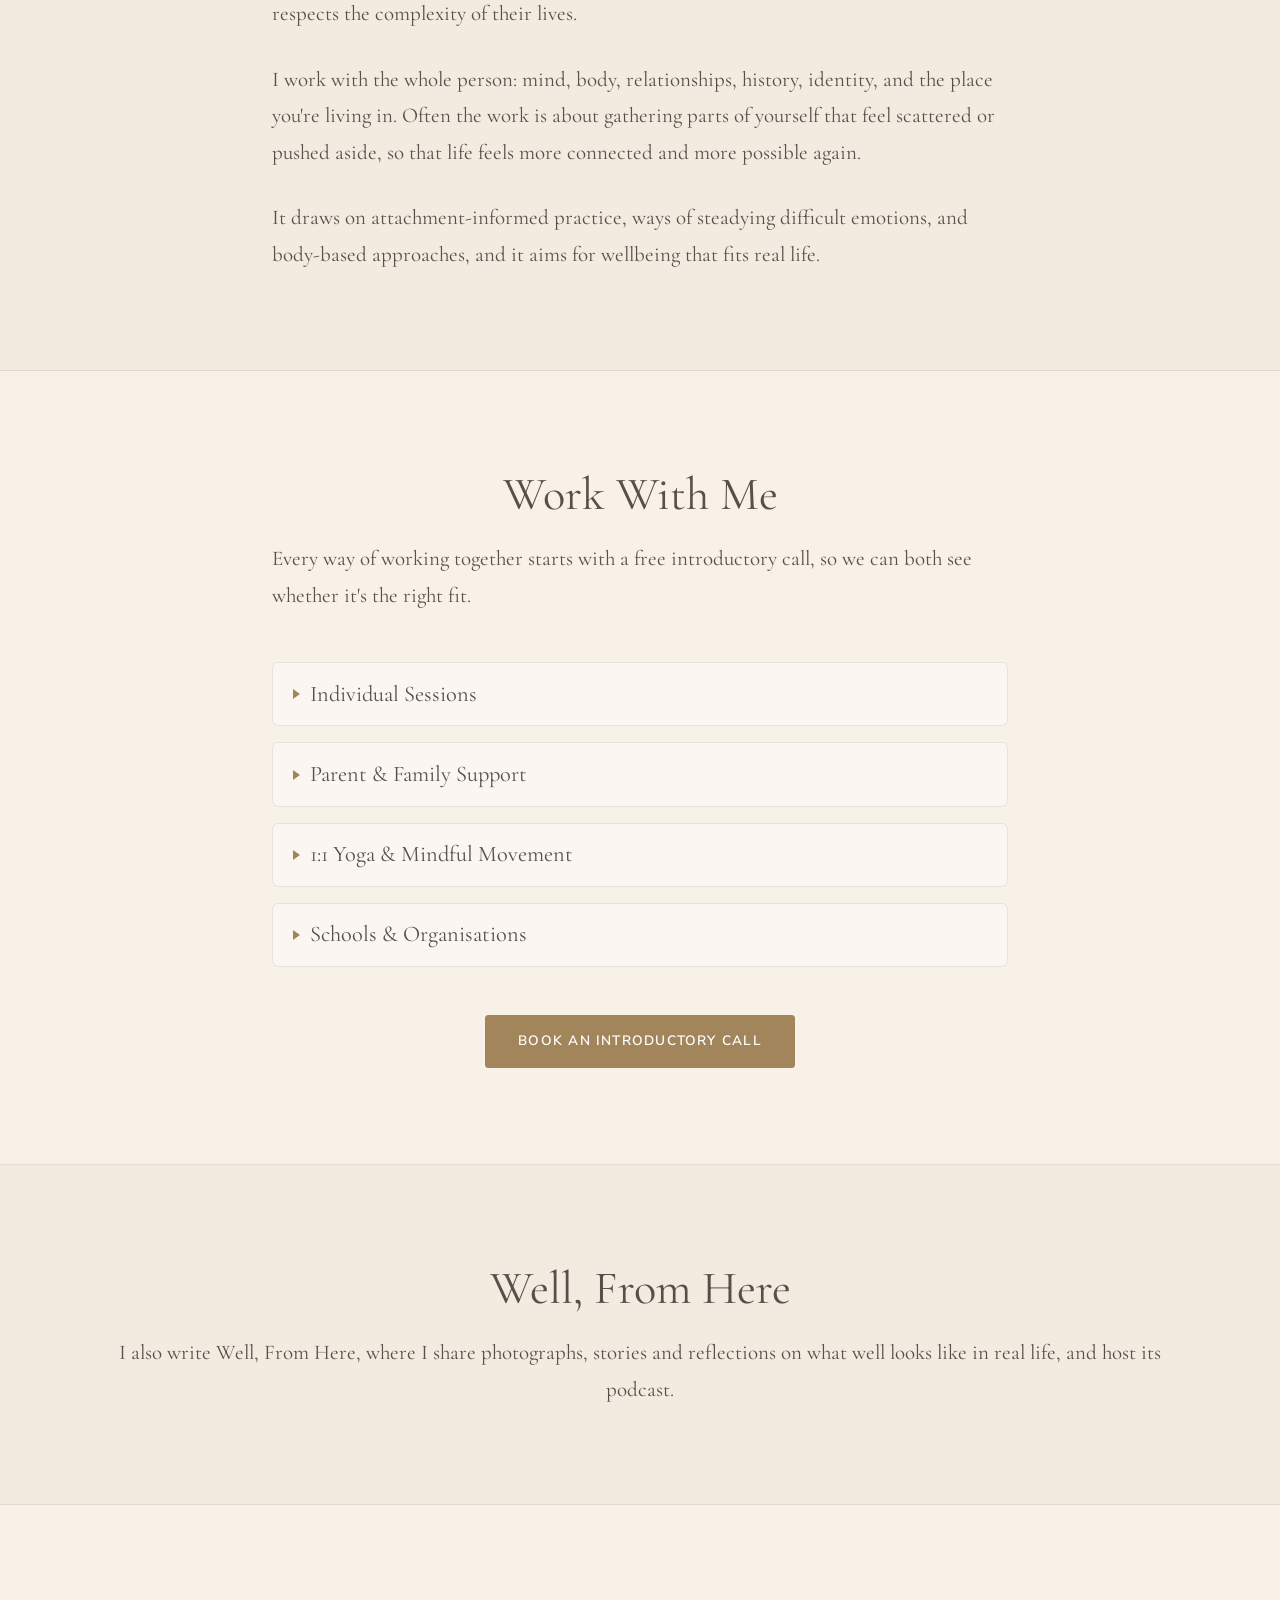
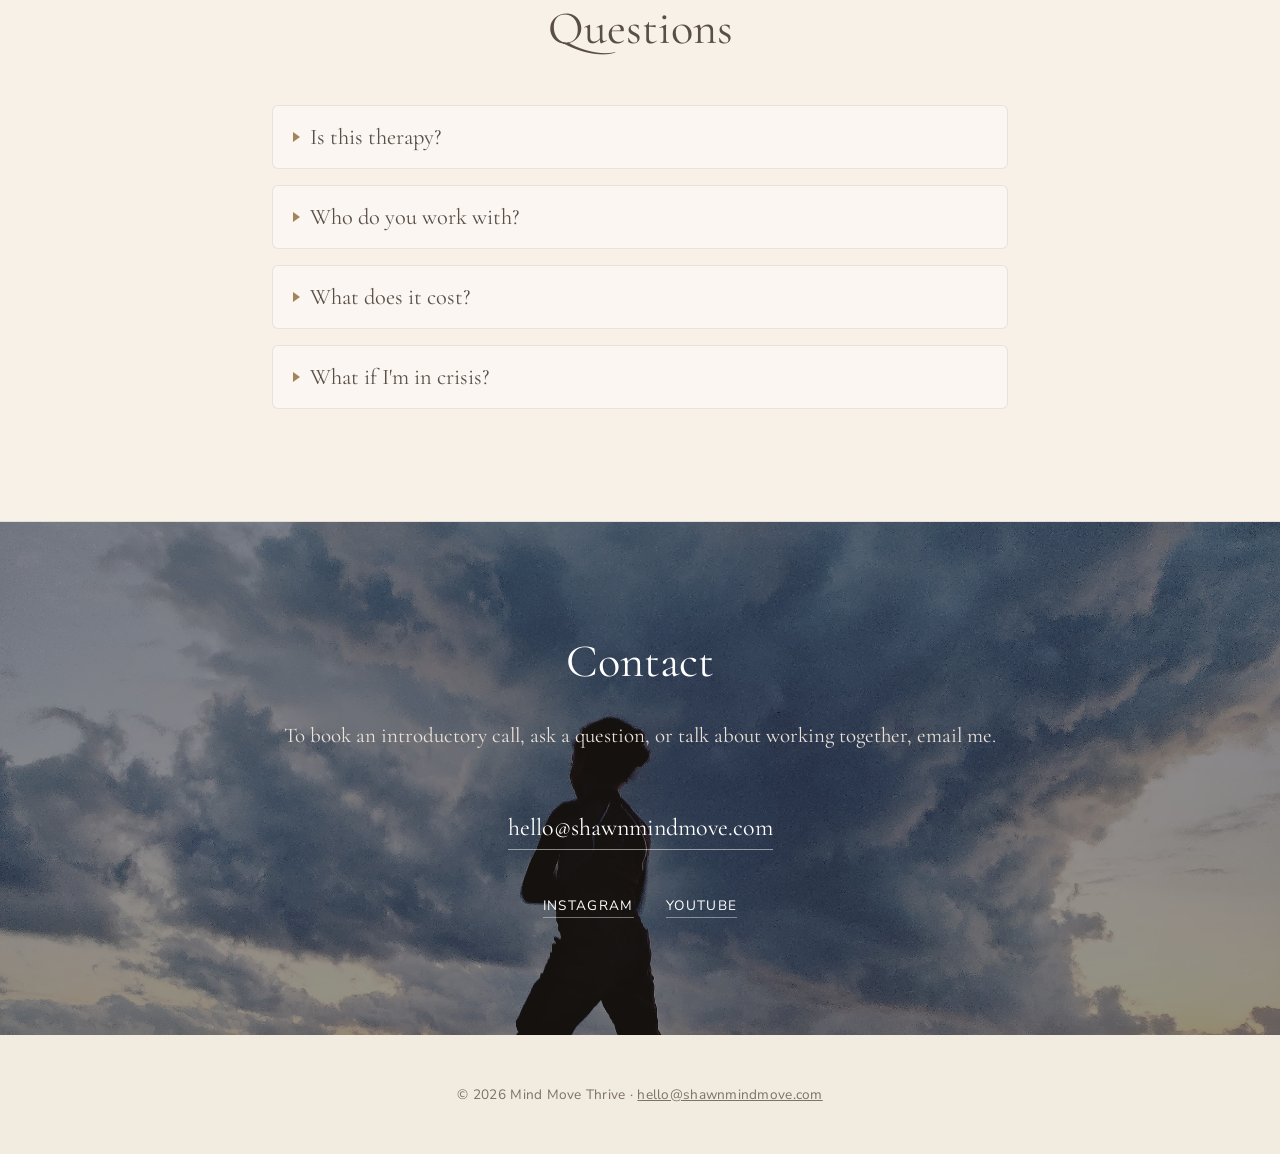
==== commit d71b19d0: "Update index.html" ====
--- a/index.html
+++ b/index.html
@@ -4,7 +4,7 @@
 <meta charset="utf-8">
 <meta name="viewport" content="width=device-width, initial-scale=1">
 <title>Mind Move Thrive</title>
-<meta name="description" content="An integrated wellbeing practice, podcast, and newsletter. Therapeutic, relational, and body-based services for individuals, parents, and families.">
+<meta name="description" content="A therapeutic wellbeing practice for English-speaking individuals, parents and families navigating change. In Paris and online.">
 <link rel="icon" href="media/icon.png">
 <link rel="preconnect" href="https://fonts.googleapis.com">
 <link rel="preconnect" href="https://fonts.gstatic.com" crossorigin>
@@ -18,133 +18,198 @@
   <div class="nav__inner">
     <a class="nav__brand" href="index.html"><img src="media/logo.png" alt="Mind Move Thrive"></a>
     <ul class="nav__links">
-      <li><a href="#home">Home</a></li>
       <li><a href="#about">About</a></li>
+      <li><a href="#approach">Approach</a></li>
       <li><a href="#work-with-me">Work with me</a></li>
-      <li><a href="#podcast">Podcast</a></li>
       <li><a href="#well-from-here">Well, From Here</a></li>
+      <li><a href="#questions">Questions</a></li>
       <li><a href="#contact">Contact</a></li>
     </ul>
   </div>
 </nav>
 
-<!-- ======================= HERO ======================= -->
+<!-- ======================= 1. OPENING ======================= -->
 <section class="hero" id="home">
   <div class="hero__inner">
     <h1>Mind Move Thrive</h1>
-    <p class="hero__tagline">An integrated wellbeing practice, podcast, and newsletter.</p>
-    <p class="hero__lede">Mind Move Thrive brings together therapeutic and relational services, the Mind Move Thrive Podcast, and Well, From Here &mdash; a newsletter exploring movement, identity, wellbeing, place, and change.</p>
-  </div>
-</section>
-
-<!-- ======================= ABOUT ======================= -->
+    <p class="hero__tagline">Be with what is. Move toward what's possible.</p>
+    <p class="hero__lede">A therapeutic wellbeing practice for English-speaking individuals, parents and families navigating change. In Paris and online.</p>
+    <p class="center mt-3"><a class="btn" href="mailto:hello@shawnmindmove.com?subject=Introductory%20call">Book an introductory call</a></p>
+  </div>
+</section>
+
+<!-- ======================= 2. INTRODUCTION + 3. A DIFFERENT WAY OF HOLDING LIFE ======================= -->
+<section class="section" id="intro">
+  <div class="section__inner">
+    <div class="section__body">
+      <p>Many people come here carrying too much for too long: the pressure to hold everything together, to care for everyone else, to adapt, to succeed, to stay strong. Somewhere along the way, it's easy to lose touch with what you need.</p>
+      <p>This work makes room to slow down, make sense of what's happening, and move forward differently, with more clarity, more ease in your body, and more room for rest and joy.</p>
+    </div>
+    <h2 class="section__title mt-3">A Different Way of Holding Life</h2>
+    <div class="section__body">
+      <p>Mind Move Thrive offers therapeutic, evidence-informed support for adults and families going through change, family pressure, life across cultures, or a time when everything feels like too much. Much of my work is about belonging and home: how to feel more grounded in yourself while life keeps moving.</p>
+    </div>
+  </div>
+</section>
+
+<!-- ======================= 4. ABOUT ME ======================= -->
 <section class="section" id="about">
   <div class="section__inner">
-    <h2 class="section__title">About Carol</h2>
-    <div class="section__body">
-      <p>I'm a therapeutic social worker with a Master's degree in Social Work, a Bachelor's degree in Journalism, a 200-hour trauma-informed yoga teacher, and a certified health coach, with almost 20 years of experience supporting children, adults, parents, and families across local government, charities, and private practice in London. I am registered with Social Work England and a member of the British Association of Social Workers (BASW).</p>
-      <p>My practice is integrative and inclusive, drawing on developmental and attachment theory, somatic and body-based interventions, and cross-cultural competence — shaped by training in Systemic Family Theory, Polyvagal Theory, and mindfulness-based approaches, and by lived experience across the United States, the UK, France, and Germany.</p>
-      <p>I work with individuals and families navigating identity, belonging, relationships, and life transitions, including specialist support for adoption-related therapeutic work and for those raising children across cultures, languages, and countries.</p>
-    </div>
-  </div>
-</section>
-
-<!-- ======================= WORK WITH ME ======================= -->
+    <h2 class="section__title">About Me</h2>
+    <div class="section__body">
+      <p>I'm Shawn Carol, a New Yorker living in Paris. I trained as a social worker in the United States and hold a Master's in Social Work. For over 17 years I worked in London with children, adults, parents and families, in local government, charities and private practice. Much of that work was in adoption: supporting families around attachment, loss, identity and belonging, including transracial and cross-cultural adoption.</p>
+      <p>I'm also a 200-hour trauma-informed yoga teacher and a certified health coach, so the body is always part of how I work.</p>
+      <p>I've lived and worked in the United States, the UK, France and Germany. I know what it's like to build a life in a new place, find your way through unfamiliar systems, and raise a child across languages and traditions, often without family or old friends nearby. When people move abroad, most of the attention goes to schools, careers, paperwork and language. Much less goes to how people actually feel. That's the part I'm most interested in.</p>
+      <h3>Qualifications and training</h3>
+      <ul>
+        <li>MSW (United States)</li>
+        <li>BA Journalism</li>
+        <li>Registered with Social Work England</li>
+        <li>Member of the British Association of Social Workers (BASW)</li>
+        <li>200-hour trauma-informed yoga teacher</li>
+        <li>Certified health coach</li>
+        <li>Further training in attachment theory, systemic family theory, mindfulness-based cognitive behavioural approaches, polyvagal theory, trauma-informed practice and nervous-system regulation</li>
+      </ul>
+    </div>
+  </div>
+</section>
+
+<!-- ======================= 5. MY APPROACH ======================= -->
+<section class="section" id="approach">
+  <div class="section__inner">
+    <h2 class="section__title">My Approach</h2>
+    <div class="section__body">
+      <p>Life rarely moves in straight lines. It brings beginnings, endings, stumbling blocks and long stretches of in-between. In those moments, people usually need more than strategies. They need time to pause, notice and make sense of what's happening, with someone who respects the complexity of their lives.</p>
+      <p>I work with the whole person: mind, body, relationships, history, identity, and the place you're living in. Often the work is about gathering parts of yourself that feel scattered or pushed aside, so that life feels more connected and more possible again.</p>
+      <p>It draws on attachment-informed practice, ways of steadying difficult emotions, and body-based approaches, and it aims for wellbeing that fits real life.</p>
+    </div>
+  </div>
+</section>
+
+<!-- ======================= 6. WORK WITH ME ======================= -->
 <section class="section" id="work-with-me">
   <div class="section__inner">
-    <h2 class="section__title">Work with me</h2>
-    <p class="section__subtitle">Therapeutic, relational, and body-based services for individuals, parents, and families.</p>
-
-    <p>Mind Move Thrive offers integrative, evidence-informed support for adults and families navigating identity, relationships, parenting, and life transitions, including specialist support for adoption and cross-cultural family life.</p>
+    <h2 class="section__title">Work With Me</h2>
+    <p>Every way of working together starts with a free introductory call, so we can both see whether it's the right fit.</p>
 
     <div class="mt-3">
       <details>
-        <summary><h3>Individual Wellbeing Services</h3></summary>
-        <div class="details__body">
-          <p>Integrative, relational support for adults navigating stress, identity shifts, relationship patterns, grief, and life transitions &mdash; drawing on developmental and attachment theory, trauma-informed practice, and body-based awareness.</p>
-          <p>This support can be especially meaningful when life has pulled you away from what matters most, when old expectations no longer fit, or when you're holding both loss and possibility at once &mdash; relevant across life stages including adolescence, early adulthood, midlife, retirement, and reinvention.</p>
+        <summary><h3>Individual Sessions</h3></summary>
+        <div class="details__body">
+          <p>Individual sessions can help when life has pulled you away from what matters to you, whether through stress, uncertainty, a loss, or a change you didn't choose. Sometimes the work is about letting go of expectations from family, from culture, or from an older version of yourself. Often it holds grief and possibility at the same time.</p>
+          <p>It can be relevant at any stage of life: early adulthood, family and relationship changes, child-free or childless lives, midlife, retirement, and starting again.</p>
+          <p>People often come to work on:</p>
           <ul>
-            <li>Renewal and reinvention</li>
-            <li>Emotional regulation and self-trust</li>
-            <li>Home, belonging, and identity across cultures</li>
+            <li>Feeling at home across cultures</li>
+            <li>Grief, loss and big changes</li>
             <li>Boundaries in relationships</li>
             <li>Pressure and perfectionism</li>
-            <li>Loss and life adjustments</li>
-            <li>Reconnecting with your body, needs, and inner clarity</li>
+            <li>Trusting yourself again</li>
           </ul>
-        </div>
-      </details>
-
-      <details>
-        <summary><h3>Parent &amp; Family Consultations</h3></summary>
-        <div class="details__body">
-          <p>Consultation for parents and families on attachment, regulation, behaviour, and family life, shaped by training in child development, Dyadic Developmental Practice, Theraplay, and life story work &mdash; including specialist support for adoptive families and cross-cultural parenting.</p>
-        </div>
-      </details>
-
-      <details>
-        <summary><h3>Yoga &amp; Mindful Movement</h3></summary>
-        <div class="details__body">
-          <p>For those who want to start with the body: trauma-informed yoga, mindful movement, and breathwork to support nervous system regulation, stress management, and a steadier relationship with the body.</p>
-        </div>
-      </details>
-
-      <details>
-        <summary><h3>Workshops, Speaking &amp; Advisory</h3></summary>
-        <div class="details__body">
-          <p>Workshops, talks, and consultancy for schools and organisations on emotional wellbeing, parenting, attachment, nervous system regulation, and cross-cultural life &mdash; available on request.</p>
-        </div>
-      </details>
-    </div>
-
-    <p class="center mt-3"><a class="btn" href="#contact">Get in touch</a></p>
-  </div>
-</section>
-
-<!-- ======================= PODCAST ======================= -->
-<section class="section" id="podcast">
-  <div class="section__inner">
-    <h2 class="section__title">Podcast</h2>
-    <p class="center">Coming soon.</p>
-  </div>
-</section>
-
-<!-- ======================= WELL, FROM HERE =======================
-     To add a new post: copy posts/finding-stillness.html to a new
-     file, edit it, then add a matching <article class="card"> block
-     at the TOP of the list below and in posts.html.
-     ============================================================== -->
+          <p>For people in the middle of a move or a major change, sessions can follow ROOTED, a structured programme of 8&ndash;10 sessions.</p>
+        </div>
+      </details>
+
+      <details>
+        <summary><h3>Parent &amp; Family Support</h3></summary>
+        <div class="details__body">
+          <p>Children don't come with instructions, and family life can be demanding and emotionally full. Often, what children are asking of us lies beneath their behaviour. Distress, withdrawal, anger or big reactions can be hard to read, even for loving, thoughtful parents.</p>
+          <p>Together we make sense of what may be happening underneath: in your child, in the family, and in you. That includes looking at how you were parented, how you want to parent, and what support you need to respond with more steadiness and self-compassion.</p>
+          <p>I have particular experience with adoptive families, including transracial and cross-cultural adoption. I also work with families in different structures and care arrangements, and families adjusting to a move, cross-cultural family life or third culture experience.</p>
+          <p>The work draws on child development, attachment-informed practice, Dyadic Developmental Practice, Theraplay and life story work.</p>
+        </div>
+      </details>
+
+      <details>
+        <summary><h3>1:1 Yoga &amp; Mindful Movement</h3></summary>
+        <div class="details__body">
+          <p>For some people, the body is an easier place to start than words. These sessions draw on trauma-informed yoga, mindful movement, breathwork and health coaching, to help with stress and a steadier relationship with your body.</p>
+          <p>This may be for you if:</p>
+          <ul>
+            <li>You feel disconnected from your body</li>
+            <li>Exercise feels loaded or stressful</li>
+            <li>You're coming out of burnout or a demanding time</li>
+            <li>You're tired of all-or-nothing approaches</li>
+            <li>You want strength and stability without performance goals</li>
+          </ul>
+          <p>You don't need to be fit, or to have a plan or a goal. You just need some curiosity and a willingness to start where you are. The approach is gentle, strength-informed, non-diet and body-respectful.</p>
+        </div>
+      </details>
+
+      <details>
+        <summary><h3>Schools &amp; Organisations</h3></summary>
+        <div class="details__body">
+          <p>I offer workshops, talks and advisory work for schools, organisations and community settings, designed to be practical and relevant to real life.</p>
+          <p>Topics include:</p>
+          <ul>
+            <li>The teenage brain</li>
+            <li>How play repairs relationships</li>
+            <li>Parenting under pressure</li>
+            <li>Stress, burnout and resilience</li>
+            <li>Belonging and wellbeing across cultures</li>
+          </ul>
+          <p>Available on request.</p>
+        </div>
+      </details>
+    </div>
+
+    <p class="center mt-3"><a class="btn" href="mailto:hello@shawnmindmove.com?subject=Introductory%20call">Book an introductory call</a></p>
+  </div>
+</section>
+
+<!-- ======================= 7. WELL, FROM HERE ======================= -->
 <section class="section" id="well-from-here">
   <div class="section__inner section__inner--wide">
     <h2 class="section__title">Well, From Here</h2>
-    <p class="section__subtitle">A newsletter exploring movement, identity, wellbeing, place, and change.</p>
-
-    <div class="cards">
-      <article class="card">
-        <p class="card__date">15 March 2026</p>
-        <h3 class="card__title"><a href="posts/movement-and-meaning.html">Movement and Meaning: Why How We Move Shapes How We Feel</a></h3>
-        <p class="card__summary">Exploring the deep connection between physical movement and emotional wellbeing &mdash; and why a simple walk can shift everything.</p>
-        <p class="card__more"><a href="posts/movement-and-meaning.html">Read more &rarr;</a></p>
-      </article>
-
-      <article class="card">
-        <p class="card__date">28 February 2026</p>
-        <h3 class="card__title"><a href="posts/finding-stillness.html">Finding Stillness in a World That Won't Stop Moving</a></h3>
-        <p class="card__summary">On the paradox of stillness &mdash; why slowing down is not the opposite of progress, but the foundation of it.</p>
-        <p class="card__more"><a href="posts/finding-stillness.html">Read more &rarr;</a></p>
-      </article>
-    </div>
-
-    <p class="center mt-3"><a class="btn btn--ghost" href="posts.html">See all posts</a></p>
-  </div>
-</section>
-
-<!-- ======================= CONTACT ======================= -->
+    <p class="center">I also write Well, From Here, where I share photographs, stories and reflections on what well looks like in real life, and host its podcast.</p>
+    <!-- TODO: when the Substack is live, add a button here:
+    <p class="center mt-3"><a class="btn" href="YOUR-SUBSTACK-LINK" target="_blank" rel="noopener">Visit Well, From Here</a></p>
+    -->
+
+  </div>
+</section>
+
+<!-- ======================= 8. QUESTIONS ======================= -->
+<section class="section" id="questions">
+  <div class="section__inner">
+    <h2 class="section__title">Questions</h2>
+    <div class="mt-3">
+      <details>
+        <summary><h3>Is this therapy?</h3></summary>
+        <div class="details__body">
+          <p>The work is therapeutic in approach, but it isn't psychotherapy in the French legal sense. I'm not registered as a psychoth&eacute;rapeute or psychologue in France, and sessions don't replace medical or psychological care. If something calls for specialist support, I'll help you find it.</p>
+        </div>
+      </details>
+      <details>
+        <summary><h3>Who do you work with?</h3></summary>
+        <div class="details__body">
+          <p>English-speaking adults, parents and families, in Paris and online.</p>
+        </div>
+      </details>
+      <details>
+        <summary><h3>What does it cost?</h3></summary>
+        <div class="details__body">
+          <!-- TODO: replace with your prices and cancellation policy -->
+          <p>Please get in touch for current fees.</p>
+        </div>
+      </details>
+      <details>
+        <summary><h3>What if I'm in crisis?</h3></summary>
+        <div class="details__body">
+          <p>Sessions aren't an emergency service. In France, call 3114 for the national suicide prevention line, or 15 or 112 in an emergency.</p>
+        </div>
+      </details>
+    </div>
+  </div>
+</section>
+
+<!-- ======================= 9. CONTACT ======================= -->
 <section class="contact" id="contact">
   <div class="section__inner">
     <h2>Contact</h2>
-    <p>Have a question about your journey? Want to collaborate or book a session? Reach out &mdash; I'd love to hear from you.</p>
+    <p>To book an introductory call, ask a question, or talk about working together, email me.</p>
     <p><a class="contact__email" href="mailto:hello@shawnmindmove.com">hello@shawnmindmove.com</a></p>
+    <!-- TODO: replace with your real Instagram and YouTube profile links, e.g. https://instagram.com/yourname -->
     <ul class="social">
       <li><a href="https://instagram.com" target="_blank" rel="noopener">Instagram</a></li>
       <li><a href="https://youtube.com" target="_blank" rel="noopener">YouTube</a></li>
@@ -152,8 +217,10 @@
   </div>
 </section>
 
+<!-- ======================= 10. FOOTER ======================= -->
 <footer class="footer">
   <p>&copy; 2026 Mind Move Thrive &middot; <a href="mailto:hello@shawnmindmove.com">hello@shawnmindmove.com</a></p>
+  <!-- TODO once registered: add links to Mentions l&eacute;gales, Privacy policy and Terms, and your SIRET -->
 </footer>
 
 </body>
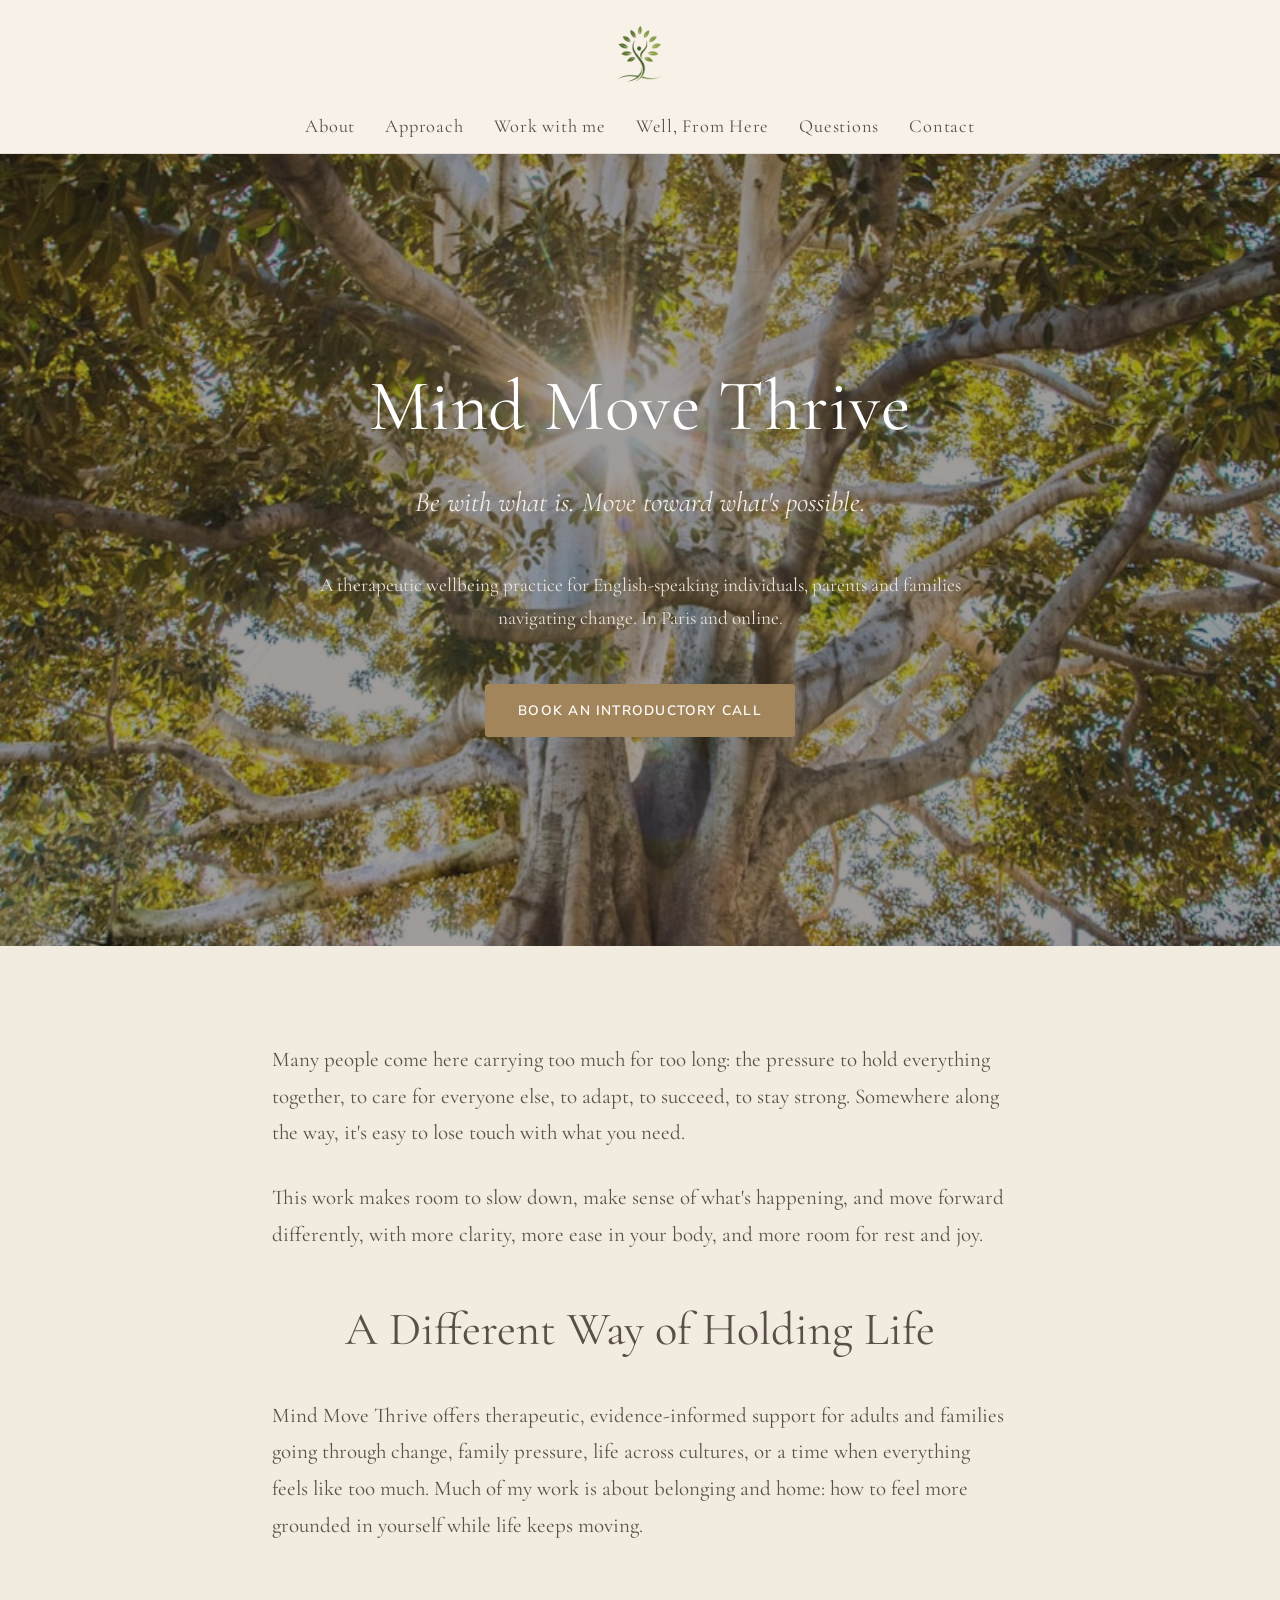
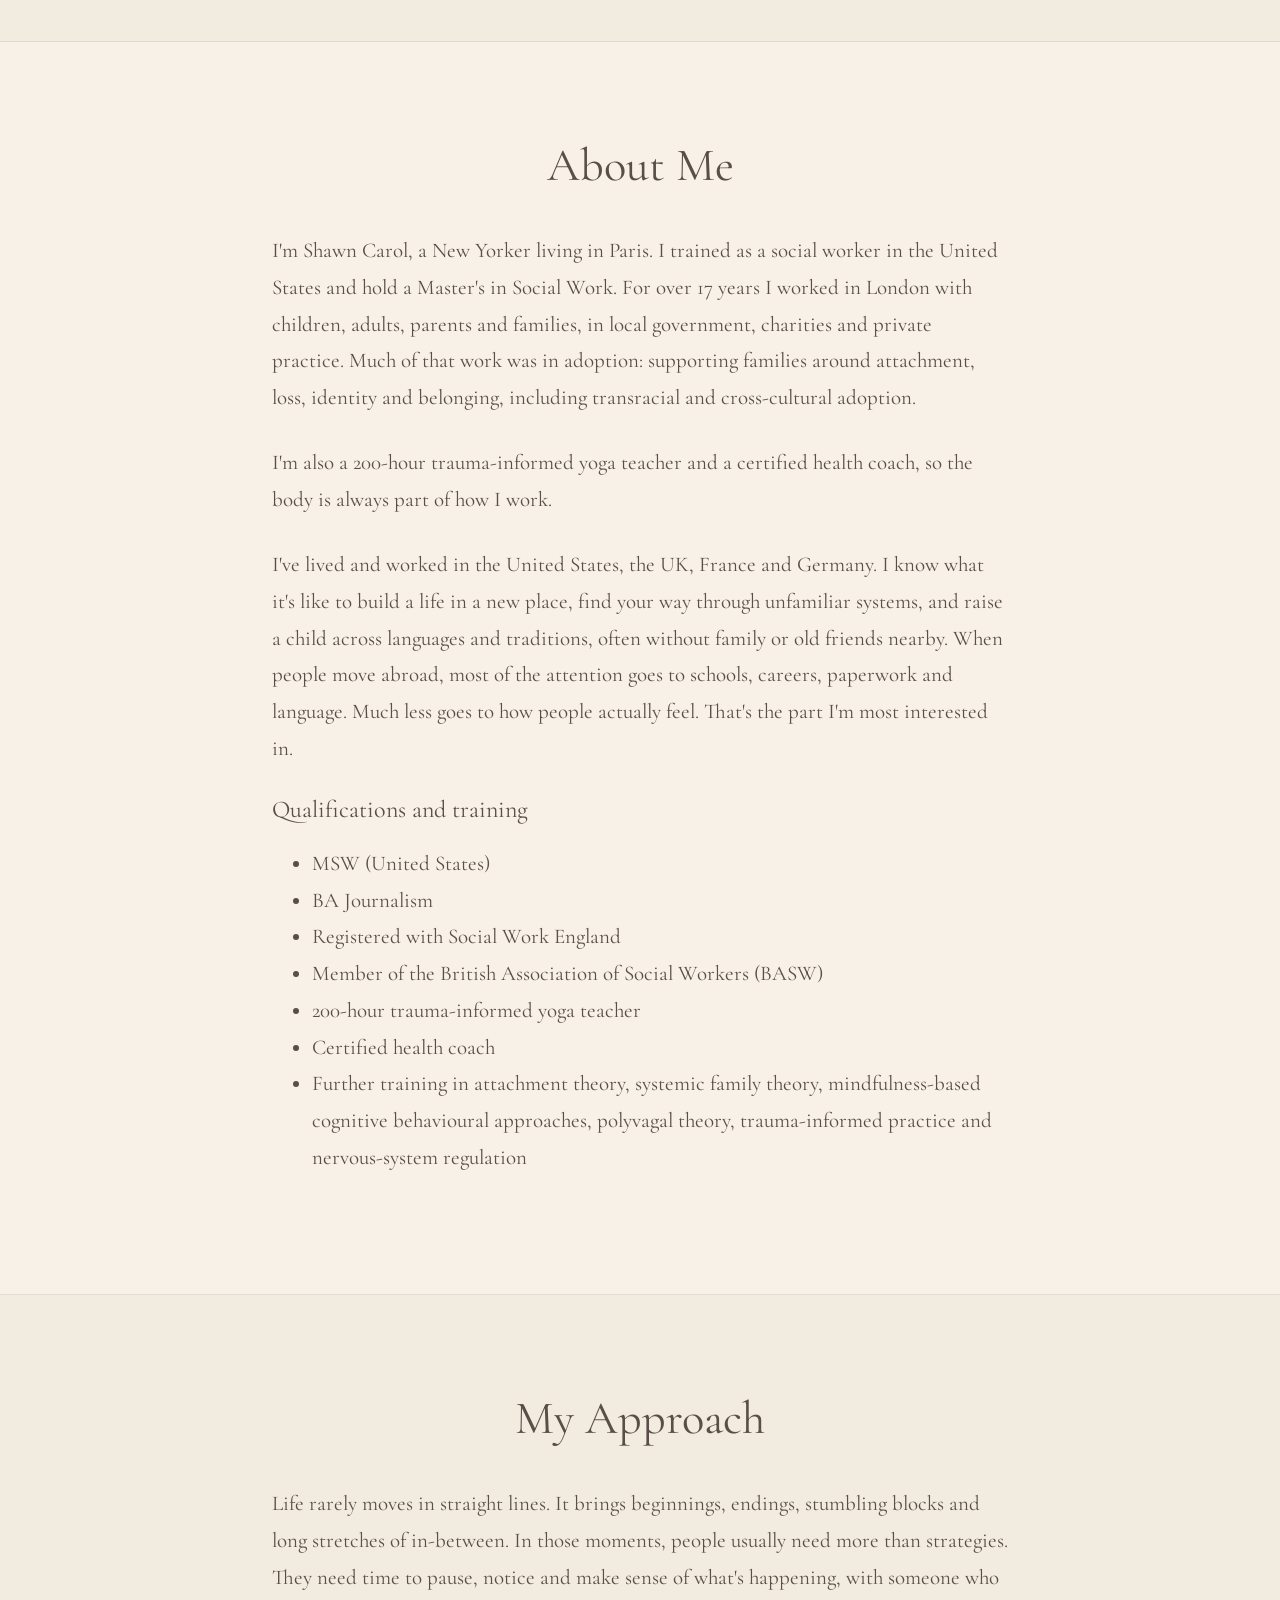
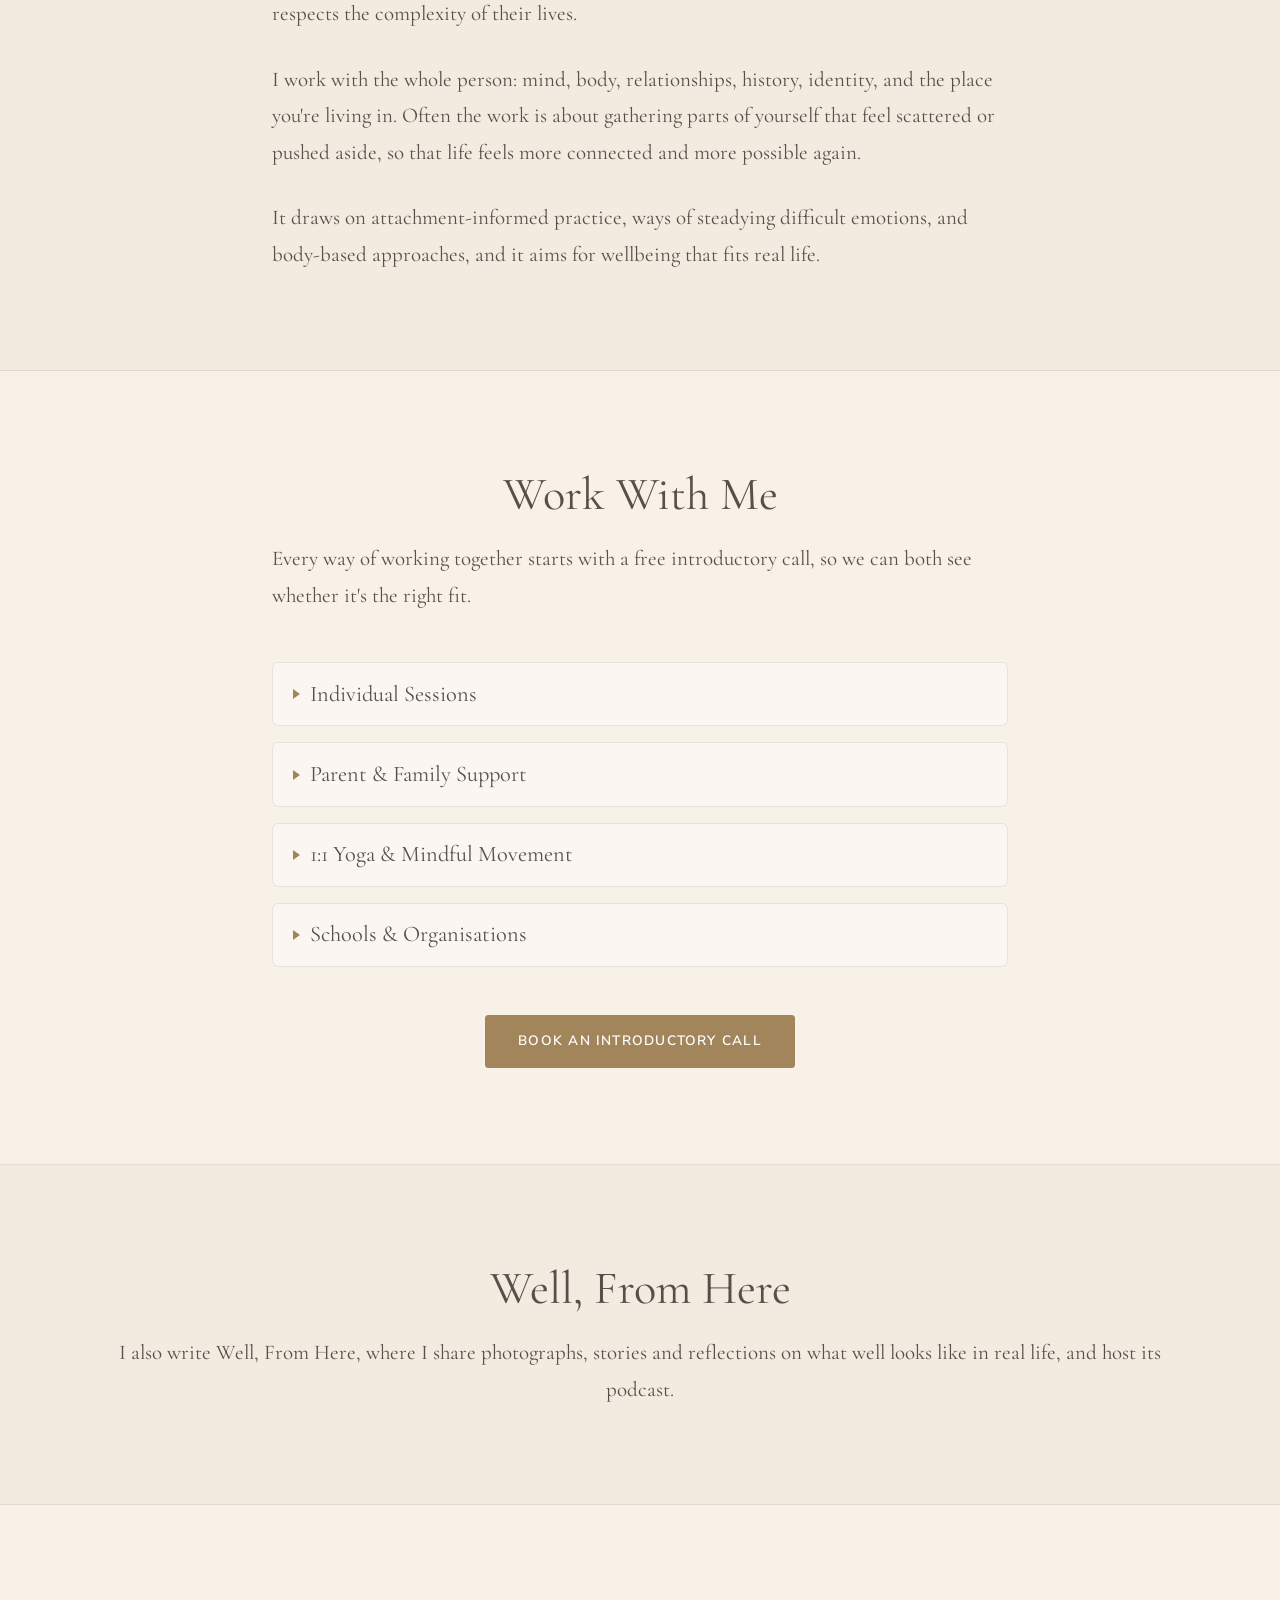
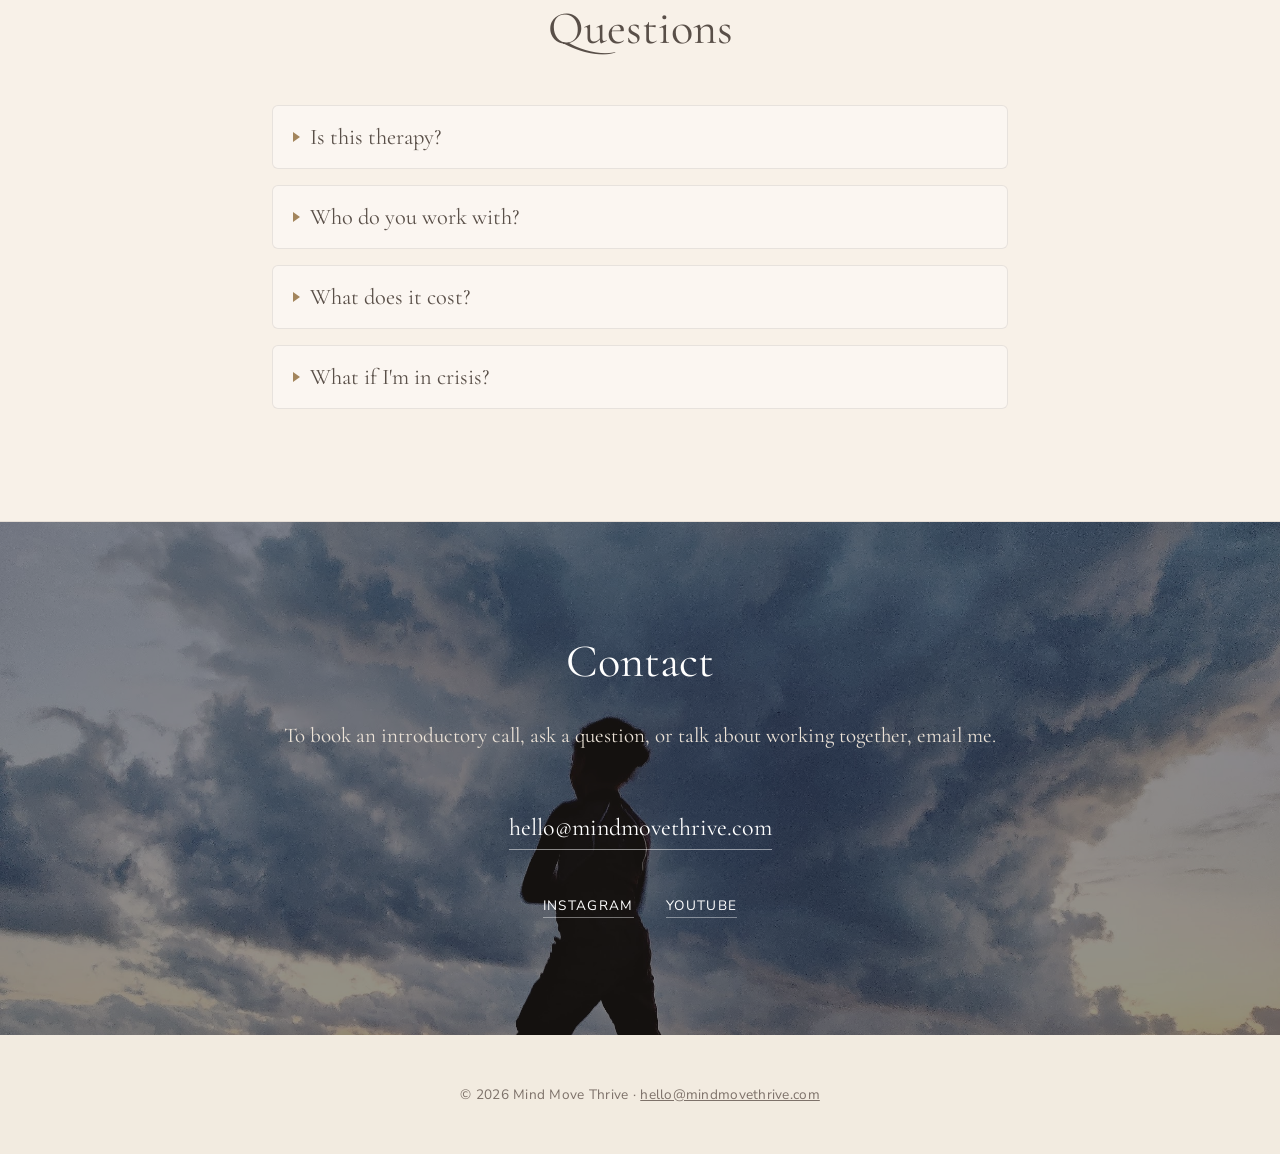
==== commit 532f189a: "changing email" ====
--- a/index.html
+++ b/index.html
@@ -34,7 +34,7 @@
     <h1>Mind Move Thrive</h1>
     <p class="hero__tagline">Be with what is. Move toward what's possible.</p>
     <p class="hero__lede">A therapeutic wellbeing practice for English-speaking individuals, parents and families navigating change. In Paris and online.</p>
-    <p class="center mt-3"><a class="btn" href="mailto:hello@shawnmindmove.com?subject=Introductory%20call">Book an introductory call</a></p>
+    <p class="center mt-3"><a class="btn" href="mailto:hello@mindmovethrive.com?subject=Introductory%20call">Book an introductory call</a></p>
   </div>
 </section>
 
@@ -153,7 +153,7 @@
       </details>
     </div>
 
-    <p class="center mt-3"><a class="btn" href="mailto:hello@shawnmindmove.com?subject=Introductory%20call">Book an introductory call</a></p>
+    <p class="center mt-3"><a class="btn" href="mailto:hello@mindmovethrive.com?subject=Introductory%20call">Book an introductory call</a></p>
   </div>
 </section>
 
@@ -208,7 +208,7 @@
   <div class="section__inner">
     <h2>Contact</h2>
     <p>To book an introductory call, ask a question, or talk about working together, email me.</p>
-    <p><a class="contact__email" href="mailto:hello@shawnmindmove.com">hello@shawnmindmove.com</a></p>
+    <p><a class="contact__email" href="mailto:hello@mindmovethrive.com">hello@mindmovethrive.com</a></p>
     <!-- TODO: replace with your real Instagram and YouTube profile links, e.g. https://instagram.com/yourname -->
     <ul class="social">
       <li><a href="https://instagram.com" target="_blank" rel="noopener">Instagram</a></li>
@@ -219,7 +219,7 @@
 
 <!-- ======================= 10. FOOTER ======================= -->
 <footer class="footer">
-  <p>&copy; 2026 Mind Move Thrive &middot; <a href="mailto:hello@shawnmindmove.com">hello@shawnmindmove.com</a></p>
+  <p>&copy; 2026 Mind Move Thrive &middot; <a href="mailto:hello@mindmovethrive.com">hello@mindmovethrive.com</a></p>
   <!-- TODO once registered: add links to Mentions l&eacute;gales, Privacy policy and Terms, and your SIRET -->
 </footer>
 
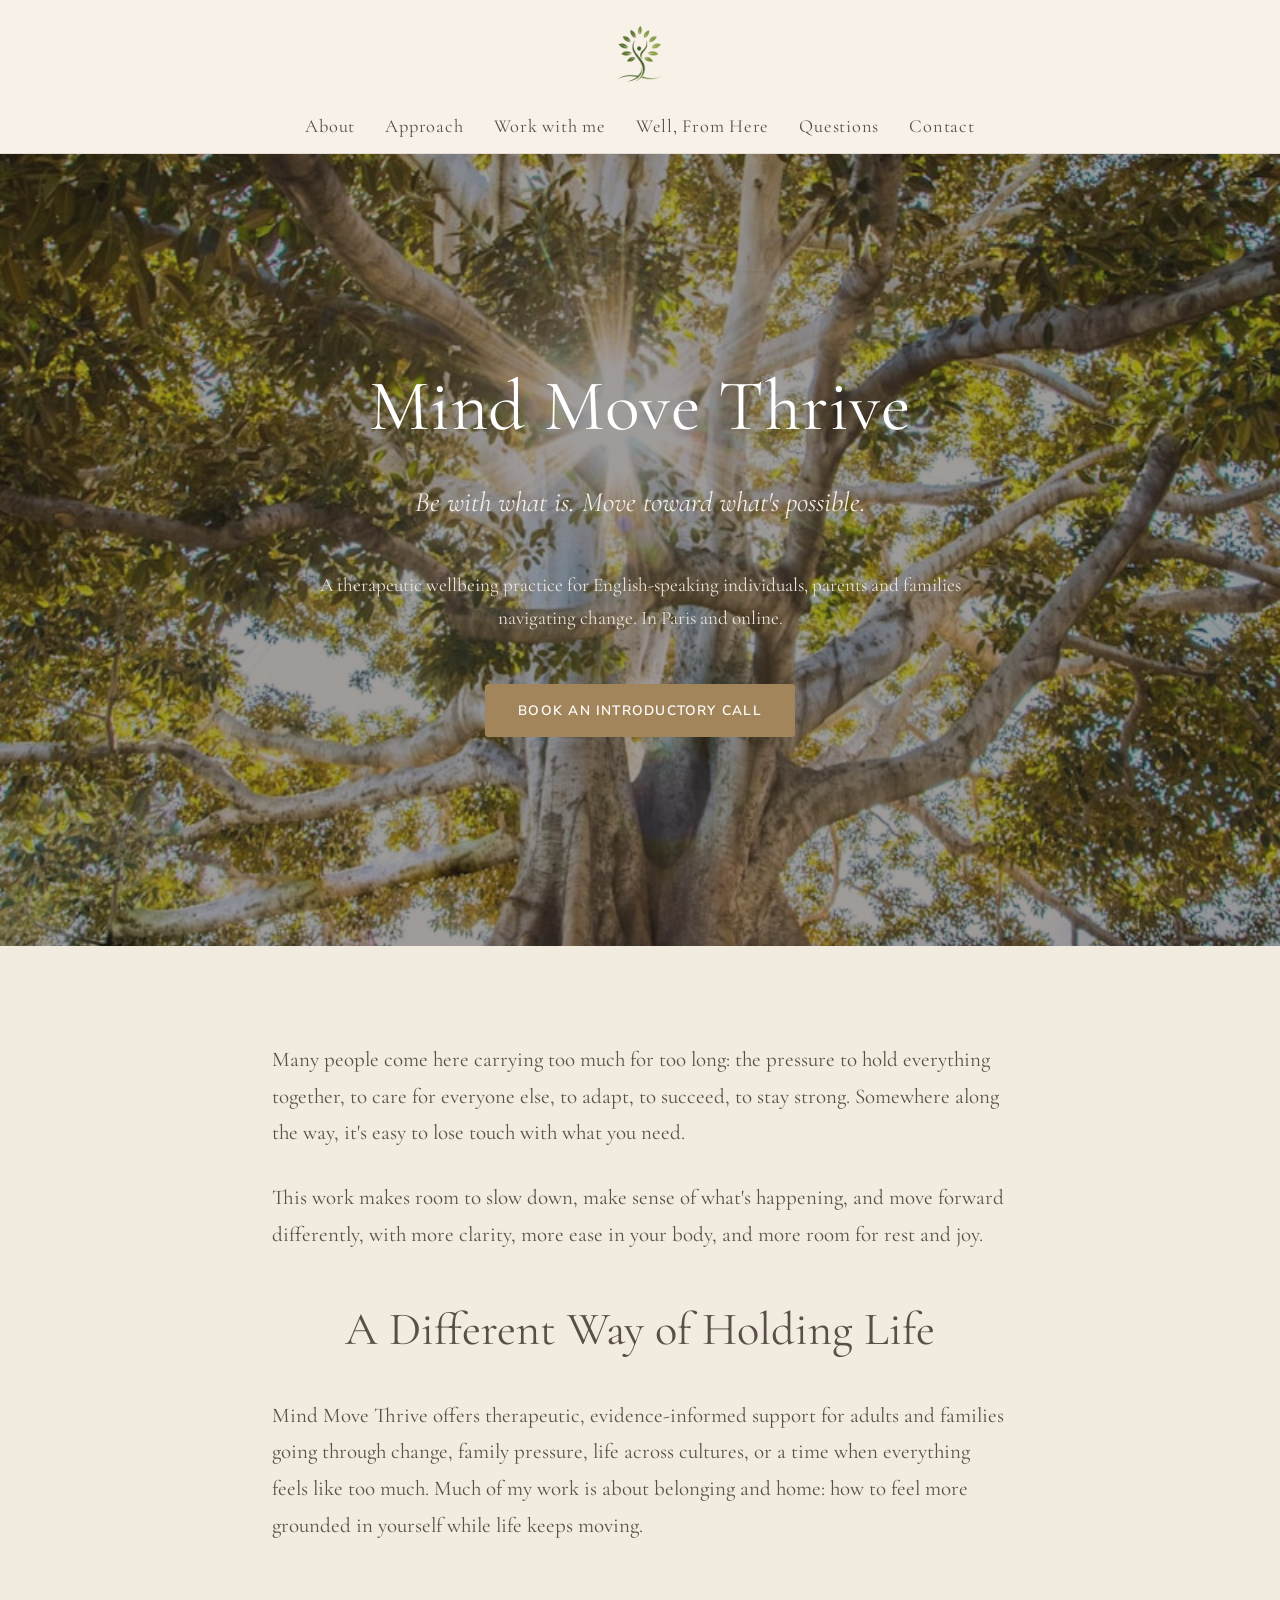
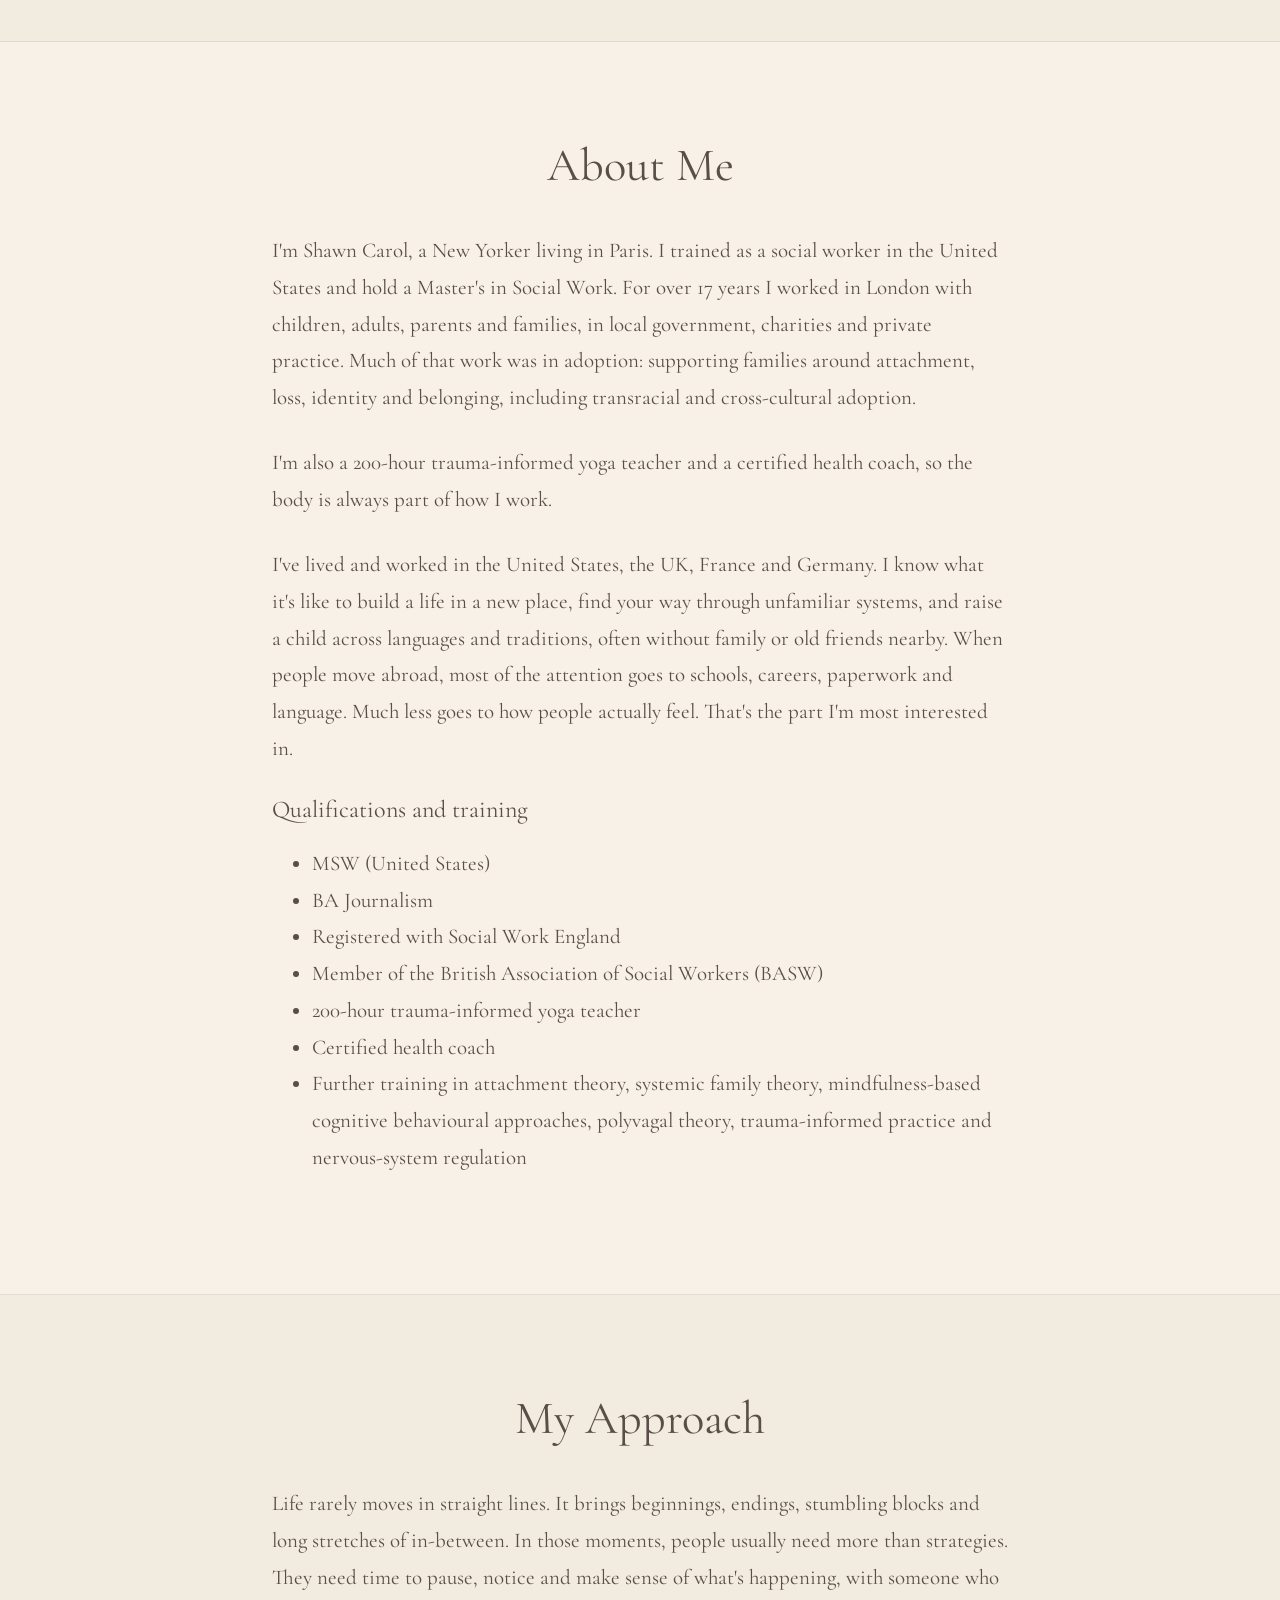
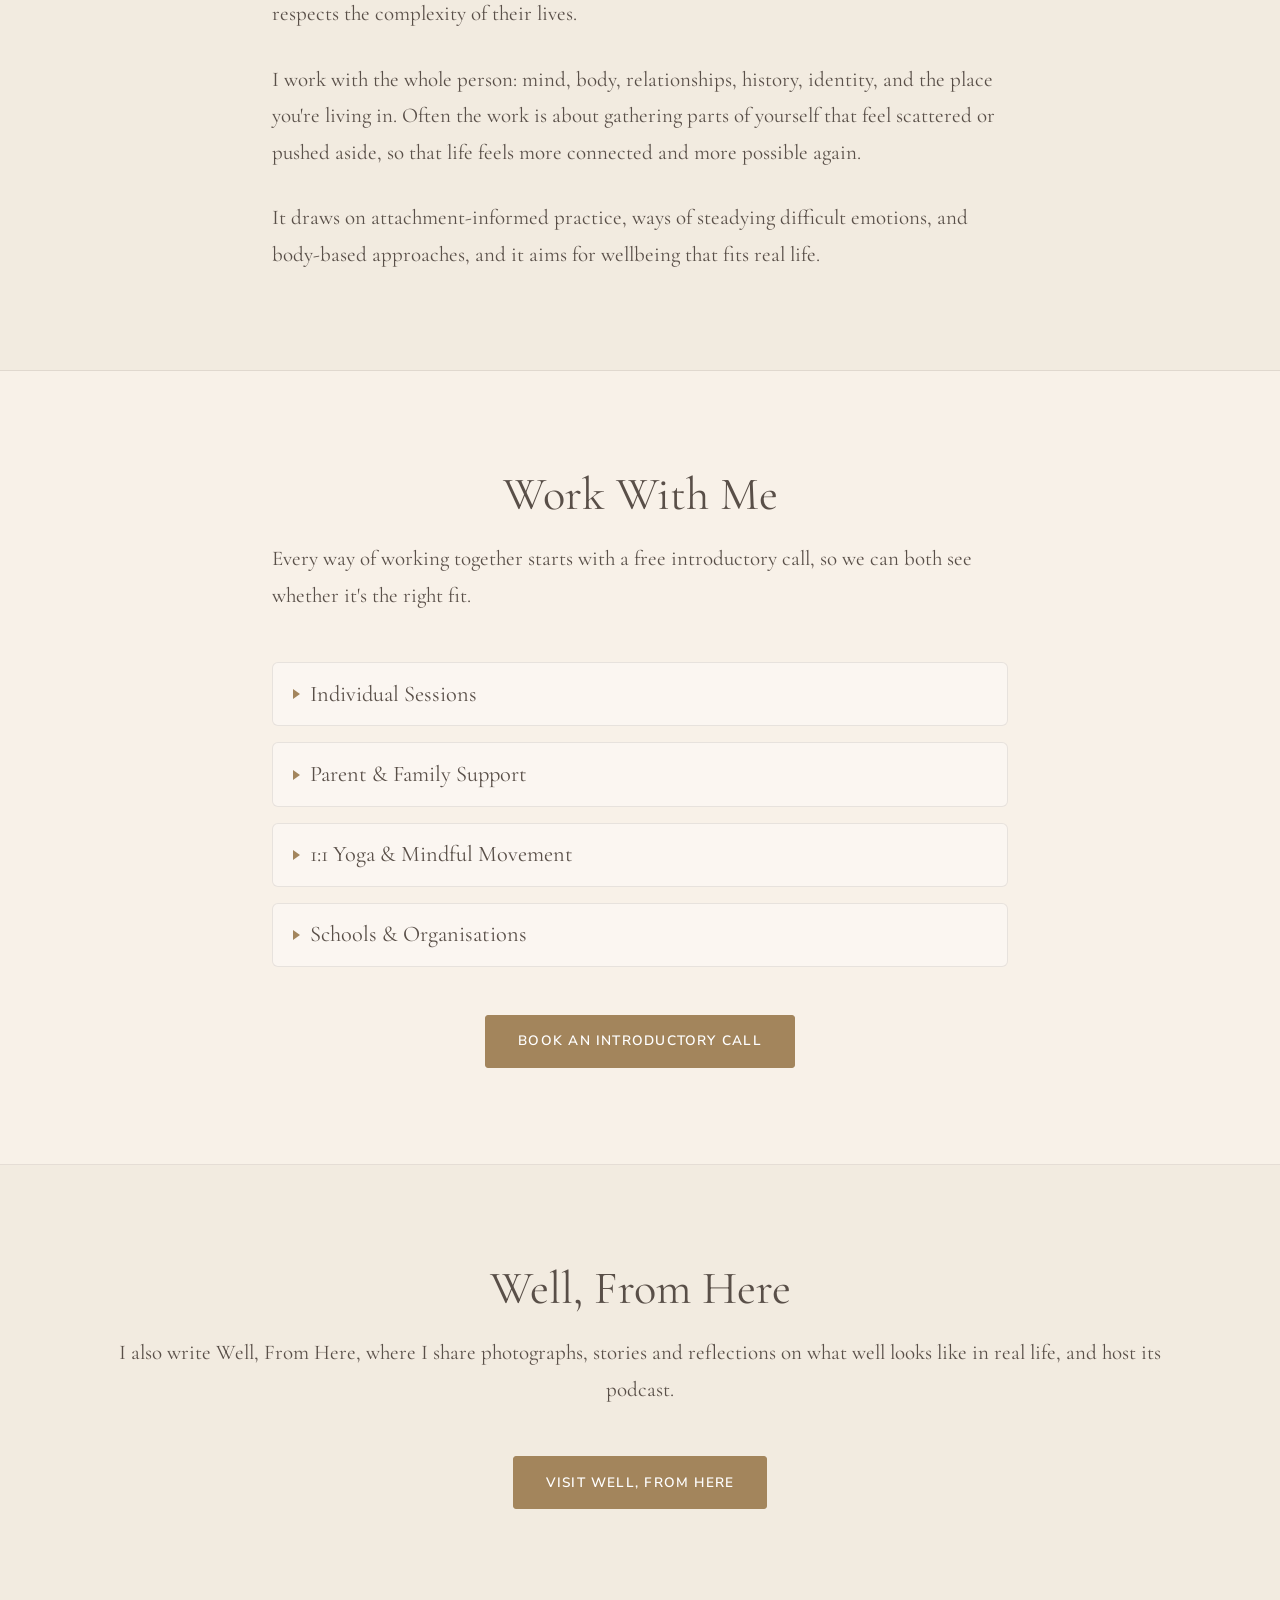
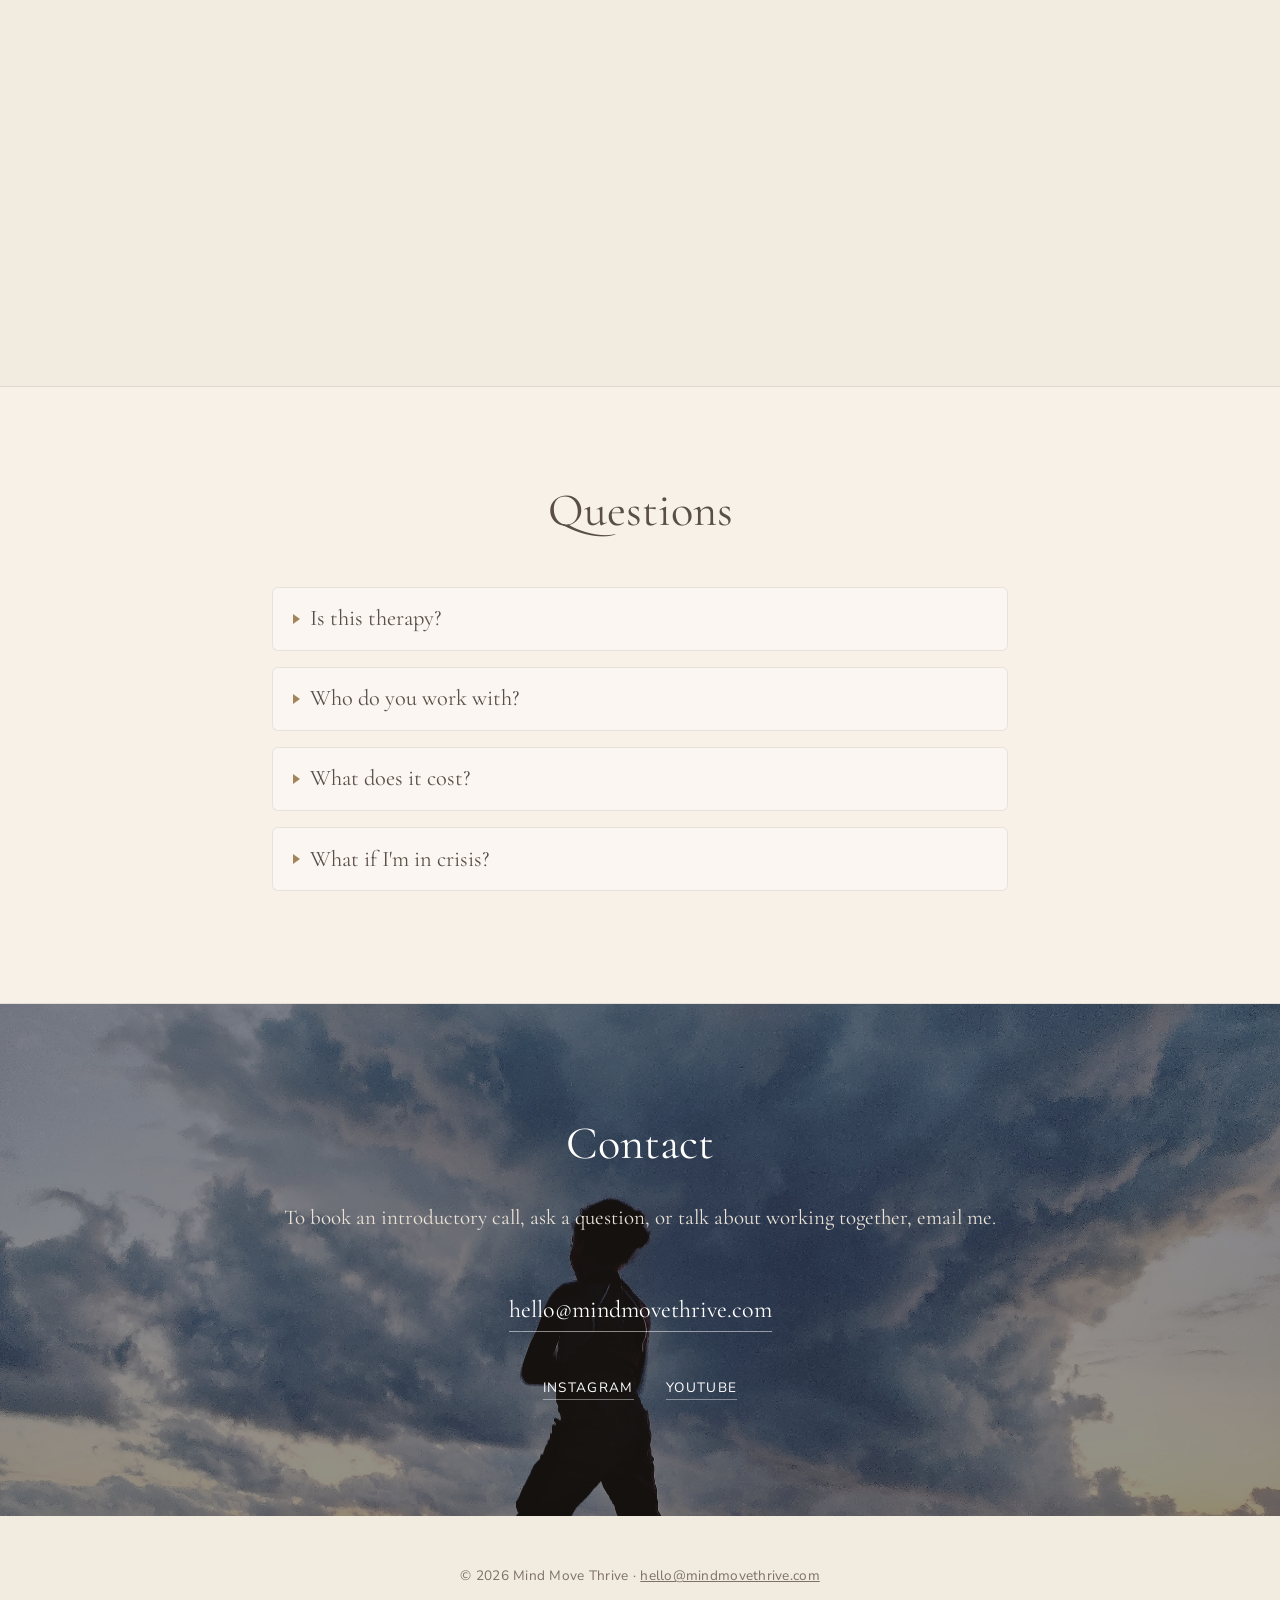
==== commit 0457e70d: "Update index.html" ====
--- a/index.html
+++ b/index.html
@@ -162,10 +162,8 @@
   <div class="section__inner section__inner--wide">
     <h2 class="section__title">Well, From Here</h2>
     <p class="center">I also write Well, From Here, where I share photographs, stories and reflections on what well looks like in real life, and host its podcast.</p>
-    <!-- TODO: when the Substack is live, add a button here:
-    <p class="center mt-3"><a class="btn" href="YOUR-SUBSTACK-LINK" target="_blank" rel="noopener">Visit Well, From Here</a></p>
-    -->
-
+    <p class="center mt-3"><a class="btn" href="https://wellfromhere.substack.com" target="_blank" rel="noopener">Visit Well, From Here</a></p>
+    <p class="center mt-3"><iframe src="https://wellfromhere.substack.com/embed" title="Subscribe to Well, From Here" width="480" height="320" style="border:0; max-width:100%; background:transparent;" frameborder="0" scrolling="no" loading="lazy"></iframe></p>
   </div>
 </section>
 
